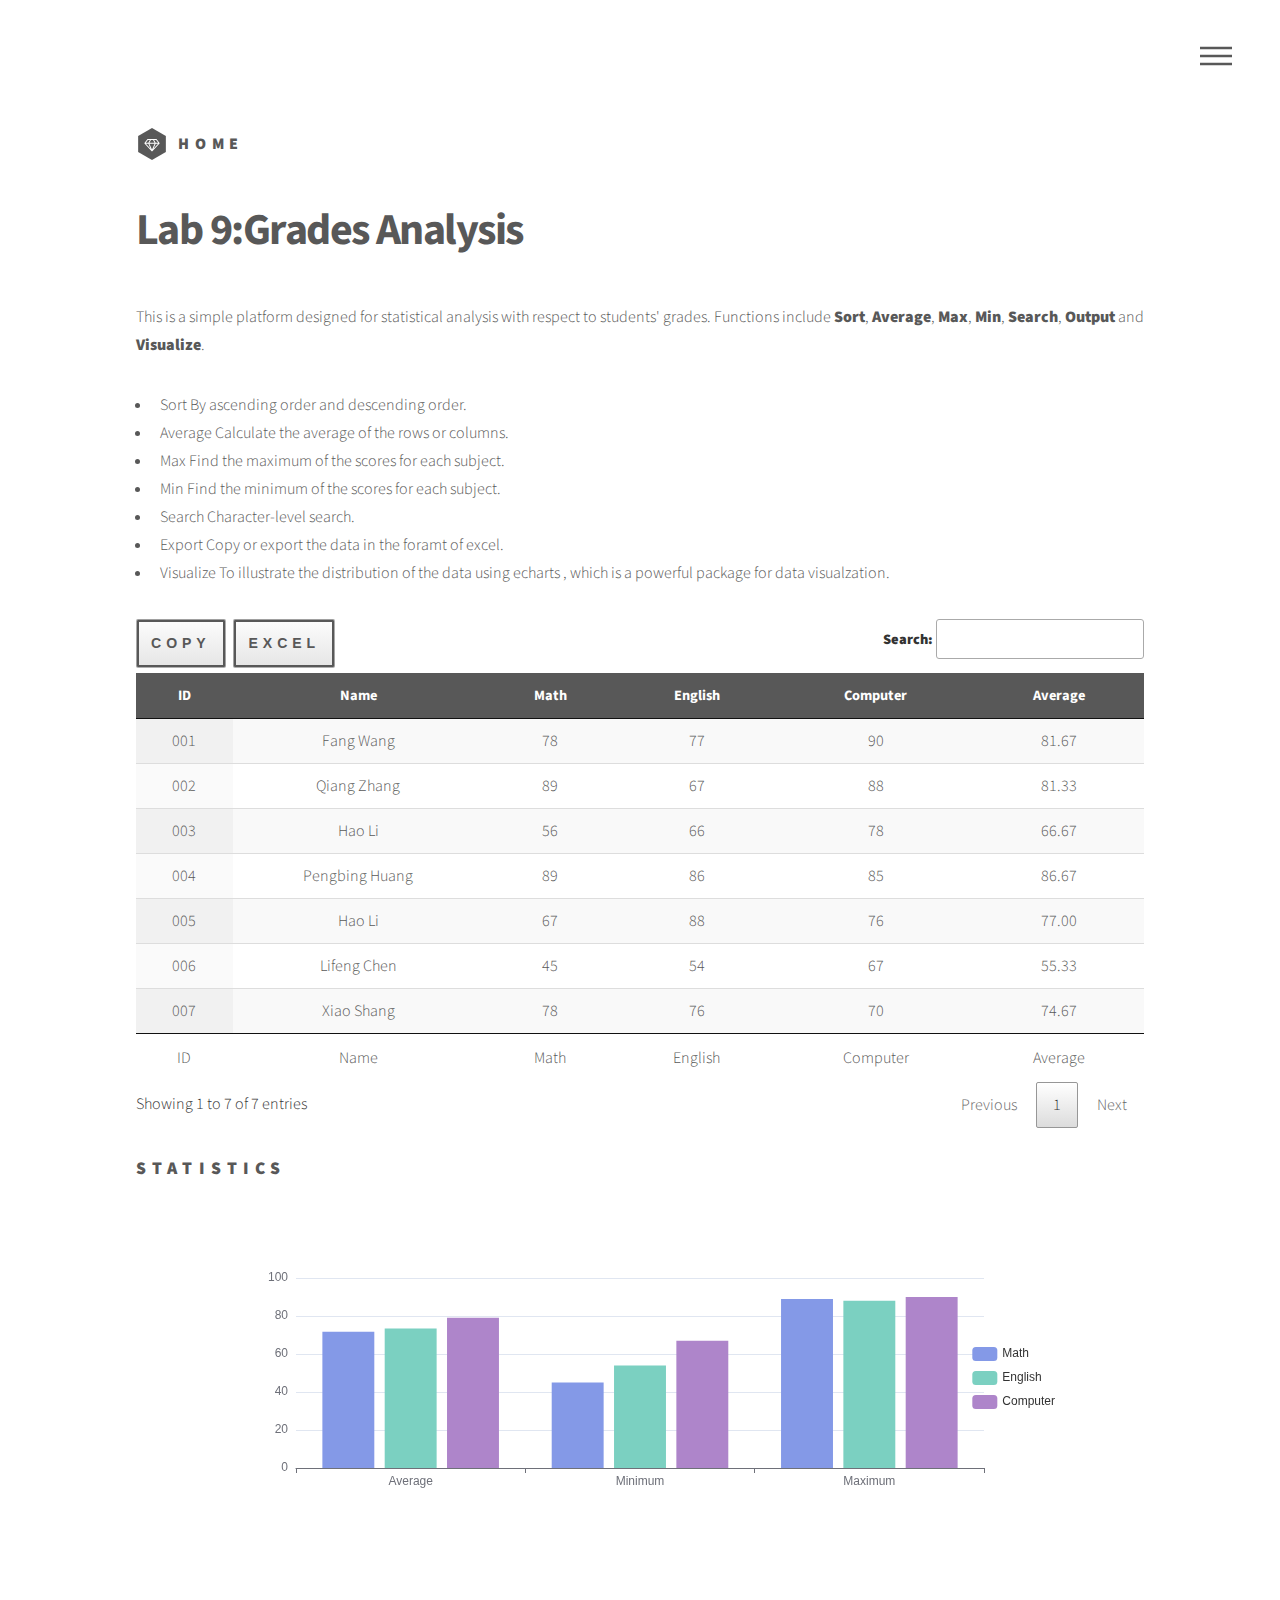
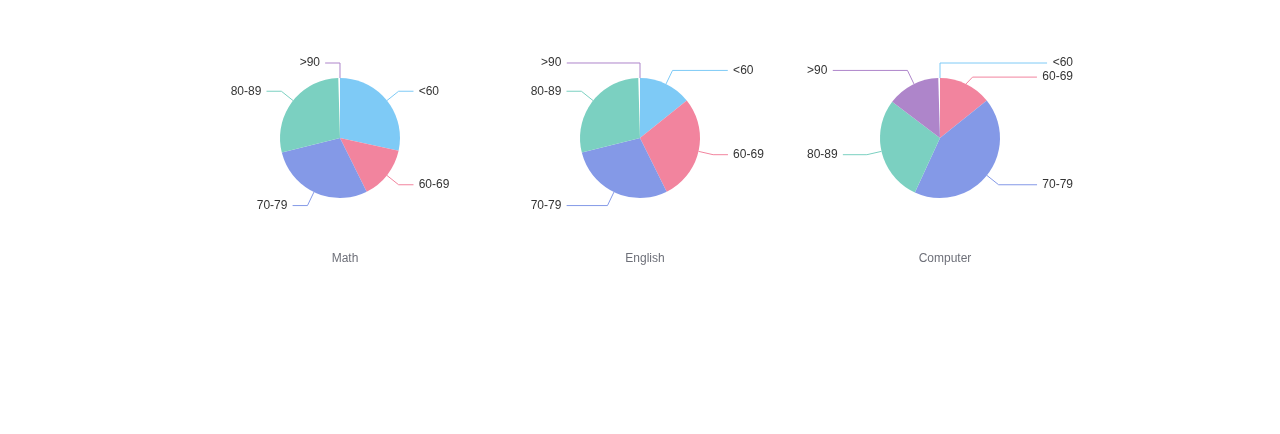
==== generic.html @ a2b7b554 "files" ====
<!DOCTYPE HTML>
<html>
	<head>
		<title>Grades Analysis</title>
		<meta charset="utf-8" />
		<script src="assets/js/jquery.min.js"></script>
		<script src="DATATABLE/Buttons-2.0.1/js/dataTables.buttons.js"></script>
		<script type="text/javascript" src="DATATABLE/datatables.js"></script>
		<script src="echarts.js"></script>
		<meta name="viewport" content="width=device-width, initial-scale=1, user-scalable=no" />
		<link rel="stylesheet" href="assets/css/main.css" />
		<link rel="stylesheet" type="text/css" href="DATATABLE/datatables.css">
		<noscript><link rel="stylesheet" href="assets/css/noscript.css" /></noscript>
	</head>
	<body class="is-preload">
		<!-- Wrapper -->
			<div id="wrapper">
				<!-- Header -->
					<header id="header">
						<div class="inner">
							<!-- Logo -->
								<a href="index.html" class="logo">
									<span class="symbol"><img src="images/logo.svg" alt="" /></span><span class="title">Home</span>
								</a>
							<!-- Nav -->
								<nav>
									<ul>
										<li><a href="#menu">Menu</a></li>
									</ul>
								</nav>
						</div>
					</header>

				<!-- Menu -->
					<nav id="menu">
						<h2>Menu</h2>
						<ul>
							<li><a href="index.html">Home</a></li>
							<li><a href="generic.html">Gradeds Analysis</a></li>
							<li><a href="tree.html">AVL Tree</a></li>
							<li><a href="maze.html">Maze Game</a></li>
							<li><a href="Joseph.html">Joseph Ring</a></li>
						</ul>
					</nav>

				<!-- Main -->
					<div id="main">
						<div class="inner">
							<h1>Lab 9:Grades Analysis</h1>
							<!--
							<span class="image main"><img src="images/pic13.jpg" alt="" /></span>-->
							<p>This is a simple platform designed for statistical analysis with respect to students' grades. Functions include 
								<b>Sort</b>, <b>Average</b>, <b>Max</b>, <b>Min</b>, <b>Search</b>, <b>Output</b> and <b>Visualize</b>.</p>	
								<ul>
									<li><code>Sort</code>	By ascending order and descending order.</li>
									<li><code>Average</code>	Calculate the average of the rows or columns.</li>
									<li> <code>Max</code>	Find the maximum of the scores for each subject.</li>
									<li> <code>Min</code>	Find the minimum of the scores for each subject.</li>
									<li><code>Search</code>	Character-level search.</li>
									<li>  <code>Export</code>	Copy or export the data in the foramt of excel.</li> 
									<li><code>Visualize</code>	To illustrate the distribution of the data using echarts ,
										 which is a powerful package for data visualzation.</li>	
								</ul>				
   							</table>
							<div class="table-wrapper">
								<table style="margin:0 auto;" id="table1" class="display">
									<thead>
										<tr class="input">
											<th>ID</th>
											<th>Name</th>
											<th>Math</th>
											<th>English</th>
											<th>Computer</th>
											<th>Average</th>
										</tr>
									</thead>
									<tbody id="tbody1">
										<tr>
										    <td>001</td>
											<td>Fang Wang</td>
											<td>78</td>
											<td>77</td>
											<td>90</td>
										</tr>
										<tr>
											<td>002</td>
											<td>Qiang Zhang</td>
											<td>89</td>
											<td>67</td>
											<td>88</td>
										</tr>
										<tr>
											<td>003</td>
											<td>Hao Li</td>
											<td>56</td>
											<td>66</td>
											<td>78</td>
											
										</tr>
										<tr>
											<td>004</td>
											<td>Pengbing Huang</td>
											<td>89</td>
											<td>86</td>
											<td>85</td>
											
										</tr>
										<tr>
											<td>005</td>
											<td>Hao Li</td>
											<td>67</td>
											<td>88</td>
											<td>76</td>
											
										</tr>
										<tr>
											<td>006</td>
											<td>Lifeng Chen</td>
											<td>45</td>
											<td>54</td>
											<td>67</td>
										</tr>
										<tr>
											<td>007</td>
											<td>Xiao Shang</td>
											<td>78</td>
											<td>76</td>
											<td>70</td>
										</tr>
									</tbody>
									
									<tfoot>
										<tr>
											<td>ID</td>
											<td>Name</td>
											<td>Math</td>
											<td>English</td>
											<td>Computer</td>
											<td>Average</td>
										</tr>
										
									</tfoot>
								</table>
								<br>
								<h2>Statistics</h2>
								<!-- Prepare a DOM with a defined width and height for ECharts -->
							    <div id="he" style="width:860px;height:320px;margin:0 auto;"></div>
							    <div id="ne" style="width:900px;height:400px;margin:0 auto;"></div>
								<script>$(document).ready( function () {
									$('#table1').DataTable({dom: 'Bfrtip',
										buttons: ['copy', 'excel']
									} );
								} );</script>
							</div>
						</div>
					</div>
			</div>
		<!-- Scripts -->
			<script src="assets/js/browser.min.js"></script>
			<script src="assets/js/breakpoints.min.js"></script>
			<script src="assets/js/util.js"></script>
			<script src="assets/js/main.js"></script>
			<script src="gradesanalysis.js"></script>
	</body>
</html>
---- assets/css/main.css ----
@import url(fontawesome-all.min.css);
@import url("https://fonts.googleapis.com/css?family=Source+Sans+Pro:300,700,900");

/*
	Phantom by HTML5 UP
	html5up.net | @ajlkn
	Free for personal and commercial use under the CCA 3.0 license (html5up.net/license)
*/

html, body, div, span, applet, object,
iframe, h1, h2, h3, h4, h5, h6, p, blockquote,
pre, a, abbr, acronym, address, big, cite,
code, del, dfn, em, img, ins, kbd, q, s, samp,
small, strike, strong, sub, sup, tt, var, b,
u, i, center, dl, dt, dd, ol, ul, li, fieldset,
form, label, legend, table, caption, tbody,
tfoot, thead, tr, th, td, article, aside,
canvas, details, embed, figure, figcaption,
footer, header, hgroup, menu, nav, output, ruby,
section, summary, time, mark, audio, video {
	margin: 0;
	padding: 0;
	border: 0;
	font-size: 100%;
	font: inherit;
	vertical-align: baseline;}

article, aside, details, figcaption, figure,
footer, header, hgroup, menu, nav, section {
	display: block;}

body {
	line-height: 1;
}

ol, ul {
	list-style: none;
}

blockquote, q {
	quotes: none;
}

	blockquote:before, blockquote:after, q:before, q:after {
		content: '';
		content: none;
	}

table {
	border-collapse: collapse;
	border-spacing: 0;
}

body {
	-webkit-text-size-adjust: none;
}

mark {
	background-color: transparent;
	color: inherit;
}

input::-moz-focus-inner {
	border: 0;
	padding: 0;
}

input, select, textarea {
	-moz-appearance: none;
	-webkit-appearance: none;
	-ms-appearance: none;
	appearance: none;
}

/* Basic */

	@-ms-viewport {
		width: device-width;
	}

	body {
		-ms-overflow-style: scrollbar;
	}

	@media screen and (max-width: 480px) {

		html, body {
			min-width: 320px;
		}

	}

	html {
		box-sizing: border-box;
	}

	*, *:before, *:after {
		box-sizing: inherit;
	}

	body {
		background: #ffffff;
	}

		body.is-preload *, body.is-preload *:before, body.is-preload *:after {
			-moz-animation: none !important;
			-webkit-animation: none !important;
			-ms-animation: none !important;
			animation: none !important;
			-moz-transition: none !important;
			-webkit-transition: none !important;
			-ms-transition: none !important;
			transition: none !important;
		}

/* Type */

	body, input, select, textarea {
		color: #585858;
		font-family: "Source Sans Pro", Helvetica, sans-serif;
		font-size: 16pt;
		font-weight: 300;
		line-height: 1.75;
	}

		@media screen and (max-width: 1680px) {

			body, input, select, textarea {
				font-size: 14pt;
			}

		}

		@media screen and (max-width: 1280px) {

			body, input, select, textarea {
				font-size: 12pt;
			}

		}

	a {
		-moz-transition: border-bottom-color 0.2s ease, color 0.2s ease;
		-webkit-transition: border-bottom-color 0.2s ease, color 0.2s ease;
		-ms-transition: border-bottom-color 0.2s ease, color 0.2s ease;
		transition: border-bottom-color 0.2s ease, color 0.2s ease;
		text-decoration: none;
		color: #585858;
		border-bottom: dotted 1px rgba(88, 88, 88, 0.5);
	}

		a:hover {
			border-bottom-color: transparent;
			color: #f2849e !important;
		}

	strong, b {
		font-weight: 900;
	}

	em, i {
		font-style: italic;
	}

	p {
		margin: 0 0 2em 0;
	}

	h1 {
		font-size: 2.75em;
		font-weight: 700;
		line-height: 1.3;
		margin: 0 0 1em 0;
		letter-spacing: -0.035em;
	}

		h1 a {
			color: inherit;
		}

		@media screen and (max-width: 736px) {

			h1 {
				font-size: 2em;
				margin: 0 0 1em 0;
			}

		}

		@media screen and (max-width: 360px) {

			h1 {
				font-size: 1.75em;
			}

		}

	h2, h3, h4, h5, h6 {
		font-weight: 900;
		line-height: 1.5;
		margin: 0 0 2em 0;
		text-transform: uppercase;
		letter-spacing: 0.35em;
	}

		h2 a, h3 a, h4 a, h5 a, h6 a {
			color: inherit;
		}

	h2 {
		font-size: 1.1em;
	}

	h3 {
		font-size: 1em;
	}

	h4 {
		font-size: 0.8em;
	}

	h5 {
		font-size: 0.8em;
	}

	h6 {
		font-size: 0.8em;
	}

	@media screen and (max-width: 980px) {

		h1 br, h2 br, h3 br, h4 br, h5 br, h6 br {
			display: none;
		}

	}

	@media screen and (max-width: 736px) {

		h2 {
			font-size: 1em;
		}

		h3 {
			font-size: 0.8em;
		}

	}

	sub {
		font-size: 0.8em;
		position: relative;
		top: 0.5em;
	}

	sup {
		font-size: 0.8em;
		position: relative;
		top: -0.5em;
	}

	blockquote {
		border-left: solid 4px #c9c9c9;
		font-style: italic;
		margin: 0 0 2em 0;
		padding: 0.5em 0 0.5em 2em;
	}

	/*code {
		background: rgba(144, 144, 144, 0.075);
		border-radius: 4px;
		border: solid 1px #c9c9c9;
		font-family: "Courier New", monospace;
		font-size: 0.9em;
		margin: 0 0.25em;
		padding: 0.25em 0.65em;
	}

	pre {
		-webkit-overflow-scrolling: touch;
		font-family: "Courier New", monospace;
		font-size: 0.9em;
		margin: 0 0 2em 0;
	}

		pre code {
			display: block;
			line-height: 1.75;
			padding: 1em 1.5em;
			overflow-x: auto;
		}
*/	pre > code {
    font-family: "Sans Mono", "Consolas", "Courier", monospace;
}
	hr {
		border: 0;
		border-bottom: solid 1px #c9c9c9;
		margin: 2em 0;
	}

		hr.major {
			margin: 3em 0;
		}

	.align-left {
		text-align: left;
	}

	.align-center {
		text-align: center;
	}

	.align-right {
		text-align: right;
	}

/* Row */

	.row {
		display: flex;
		flex-wrap: wrap;
		box-sizing: border-box;
		align-items: stretch;
	}

		.row > * {
			box-sizing: border-box;
		}

		.row.gtr-uniform > * > :last-child {
			margin-bottom: 0;
		}

		.row.aln-left {
			justify-content: flex-start;
		}

		.row.aln-center {
			justify-content: center;
		}

		.row.aln-right {
			justify-content: flex-end;
		}

		.row.aln-top {
			align-items: flex-start;
		}

		.row.aln-middle {
			align-items: center;
		}

		.row.aln-bottom {
			align-items: flex-end;
		}

		.row > .imp {
			order: -1;
		}

		.row > .col-1 {
			width: 8.33333%;
		}

		.row > .off-1 {
			margin-left: 8.33333%;
		}

		.row > .col-2 {
			width: 16.66667%;
		}

		.row > .off-2 {
			margin-left: 16.66667%;
		}

		.row > .col-3 {
			width: 25%;
		}

		.row > .off-3 {
			margin-left: 25%;
		}

		.row > .col-4 {
			width: 33.33333%;
		}

		.row > .off-4 {
			margin-left: 33.33333%;
		}

		.row > .col-5 {
			width: 41.66667%;
		}

		.row > .off-5 {
			margin-left: 41.66667%;
		}

		.row > .col-6 {
			width: 50%;
		}

		.row > .off-6 {
			margin-left: 50%;
		}

		.row > .col-7 {
			width: 58.33333%;
		}

		.row > .off-7 {
			margin-left: 58.33333%;
		}

		.row > .col-8 {
			width: 66.66667%;
		}

		.row > .off-8 {
			margin-left: 66.66667%;
		}

		.row > .col-9 {
			width: 75%;
		}

		.row > .off-9 {
			margin-left: 75%;
		}

		.row > .col-10 {
			width: 83.33333%;
		}

		.row > .off-10 {
			margin-left: 83.33333%;
		}

		.row > .col-11 {
			width: 91.66667%;
		}

		.row > .off-11 {
			margin-left: 91.66667%;
		}

		.row > .col-12 {
			width: 100%;
		}

		.row > .off-12 {
			margin-left: 100%;
		}

		.row.gtr-0 {
			margin-top: 0;
			margin-left: 0em;
		}

			.row.gtr-0 > * {
				padding: 0 0 0 0em;
			}

			.row.gtr-0.gtr-uniform {
				margin-top: 0em;
			}

				.row.gtr-0.gtr-uniform > * {
					padding-top: 0em;
				}

		.row.gtr-25 {
			margin-top: 0;
			margin-left: -0.5em;
		}

			.row.gtr-25 > * {
				padding: 0 0 0 0.5em;
			}

			.row.gtr-25.gtr-uniform {
				margin-top: -0.5em;
			}

				.row.gtr-25.gtr-uniform > * {
					padding-top: 0.5em;
				}

		.row.gtr-50 {
			margin-top: 0;
			margin-left: -1em;
		}

			.row.gtr-50 > * {
				padding: 0 0 0 1em;
			}

			.row.gtr-50.gtr-uniform {
				margin-top: -1em;
			}

				.row.gtr-50.gtr-uniform > * {
					padding-top: 1em;
				}

		.row {
			margin-top: 0;
			margin-left: -2em;
		}

			.row > * {
				padding: 0 0 0 2em;
			}

			.row.gtr-uniform {
				margin-top: -2em;
			}

				.row.gtr-uniform > * {
					padding-top: 2em;
				}

		.row.gtr-150 {
			margin-top: 0;
			margin-left: -3em;
		}

			.row.gtr-150 > * {
				padding: 0 0 0 3em;
			}

			.row.gtr-150.gtr-uniform {
				margin-top: -3em;
			}

				.row.gtr-150.gtr-uniform > * {
					padding-top: 3em;
				}

		.row.gtr-200 {
			margin-top: 0;
			margin-left: -4em;
		}

			.row.gtr-200 > * {
				padding: 0 0 0 4em;
			}

			.row.gtr-200.gtr-uniform {
				margin-top: -4em;
			}

				.row.gtr-200.gtr-uniform > * {
					padding-top: 4em;
				}

		@media screen and (max-width: 1680px) {

			.row {
				display: flex;
				flex-wrap: wrap;
				box-sizing: border-box;
				align-items: stretch;
			}

				.row > * {
					box-sizing: border-box;
				}

				.row.gtr-uniform > * > :last-child {
					margin-bottom: 0;
				}

				.row.aln-left {
					justify-content: flex-start;
				}

				.row.aln-center {
					justify-content: center;
				}

				.row.aln-right {
					justify-content: flex-end;
				}

				.row.aln-top {
					align-items: flex-start;
				}

				.row.aln-middle {
					align-items: center;
				}

				.row.aln-bottom {
					align-items: flex-end;
				}

				.row > .imp-xlarge {
					order: -1;
				}

				.row > .col-1-xlarge {
					width: 8.33333%;
				}

				.row > .off-1-xlarge {
					margin-left: 8.33333%;
				}

				.row > .col-2-xlarge {
					width: 16.66667%;
				}

				.row > .off-2-xlarge {
					margin-left: 16.66667%;
				}

				.row > .col-3-xlarge {
					width: 25%;
				}

				.row > .off-3-xlarge {
					margin-left: 25%;
				}

				.row > .col-4-xlarge {
					width: 33.33333%;
				}

				.row > .off-4-xlarge {
					margin-left: 33.33333%;
				}

				.row > .col-5-xlarge {
					width: 41.66667%;
				}

				.row > .off-5-xlarge {
					margin-left: 41.66667%;
				}

				.row > .col-6-xlarge {
					width: 50%;
				}

				.row > .off-6-xlarge {
					margin-left: 50%;
				}

				.row > .col-7-xlarge {
					width: 58.33333%;
				}

				.row > .off-7-xlarge {
					margin-left: 58.33333%;
				}

				.row > .col-8-xlarge {
					width: 66.66667%;
				}

				.row > .off-8-xlarge {
					margin-left: 66.66667%;
				}

				.row > .col-9-xlarge {
					width: 75%;
				}

				.row > .off-9-xlarge {
					margin-left: 75%;
				}

				.row > .col-10-xlarge {
					width: 83.33333%;
				}

				.row > .off-10-xlarge {
					margin-left: 83.33333%;
				}

				.row > .col-11-xlarge {
					width: 91.66667%;
				}

				.row > .off-11-xlarge {
					margin-left: 91.66667%;
				}

				.row > .col-12-xlarge {
					width: 100%;
				}

				.row > .off-12-xlarge {
					margin-left: 100%;
				}

				.row.gtr-0 {
					margin-top: 0;
					margin-left: 0em;
				}

					.row.gtr-0 > * {
						padding: 0 0 0 0em;
					}

					.row.gtr-0.gtr-uniform {
						margin-top: 0em;
					}

						.row.gtr-0.gtr-uniform > * {
							padding-top: 0em;
						}

				.row.gtr-25 {
					margin-top: 0;
					margin-left: -0.5em;
				}

					.row.gtr-25 > * {
						padding: 0 0 0 0.5em;
					}

					.row.gtr-25.gtr-uniform {
						margin-top: -0.5em;
					}

						.row.gtr-25.gtr-uniform > * {
							padding-top: 0.5em;
						}

				.row.gtr-50 {
					margin-top: 0;
					margin-left: -1em;
				}

					.row.gtr-50 > * {
						padding: 0 0 0 1em;
					}

					.row.gtr-50.gtr-uniform {
						margin-top: -1em;
					}

						.row.gtr-50.gtr-uniform > * {
							padding-top: 1em;
						}

				.row {
					margin-top: 0;
					margin-left: -2em;
				}

					.row > * {
						padding: 0 0 0 2em;
					}

					.row.gtr-uniform {
						margin-top: -2em;
					}

						.row.gtr-uniform > * {
							padding-top: 2em;
						}

				.row.gtr-150 {
					margin-top: 0;
					margin-left: -3em;
				}

					.row.gtr-150 > * {
						padding: 0 0 0 3em;
					}

					.row.gtr-150.gtr-uniform {
						margin-top: -3em;
					}

						.row.gtr-150.gtr-uniform > * {
							padding-top: 3em;
						}

				.row.gtr-200 {
					margin-top: 0;
					margin-left: -4em;
				}

					.row.gtr-200 > * {
						padding: 0 0 0 4em;
					}

					.row.gtr-200.gtr-uniform {
						margin-top: -4em;
					}

						.row.gtr-200.gtr-uniform > * {
							padding-top: 4em;
						}

		}

		@media screen and (max-width: 1280px) {

			.row {
				display: flex;
				flex-wrap: wrap;
				box-sizing: border-box;
				align-items: stretch;
			}

				.row > * {
					box-sizing: border-box;
				}

				.row.gtr-uniform > * > :last-child {
					margin-bottom: 0;
				}

				.row.aln-left {
					justify-content: flex-start;
				}

				.row.aln-center {
					justify-content: center;
				}

				.row.aln-right {
					justify-content: flex-end;
				}

				.row.aln-top {
					align-items: flex-start;
				}

				.row.aln-middle {
					align-items: center;
				}

				.row.aln-bottom {
					align-items: flex-end;
				}

				.row > .imp-large {
					order: -1;
				}

				.row > .col-1-large {
					width: 8.33333%;
				}

				.row > .off-1-large {
					margin-left: 8.33333%;
				}

				.row > .col-2-large {
					width: 16.66667%;
				}

				.row > .off-2-large {
					margin-left: 16.66667%;
				}

				.row > .col-3-large {
					width: 25%;
				}

				.row > .off-3-large {
					margin-left: 25%;
				}

				.row > .col-4-large {
					width: 33.33333%;
				}

				.row > .off-4-large {
					margin-left: 33.33333%;
				}

				.row > .col-5-large {
					width: 41.66667%;
				}

				.row > .off-5-large {
					margin-left: 41.66667%;
				}

				.row > .col-6-large {
					width: 50%;
				}

				.row > .off-6-large {
					margin-left: 50%;
				}

				.row > .col-7-large {
					width: 58.33333%;
				}

				.row > .off-7-large {
					margin-left: 58.33333%;
				}

				.row > .col-8-large {
					width: 66.66667%;
				}

				.row > .off-8-large {
					margin-left: 66.66667%;
				}

				.row > .col-9-large {
					width: 75%;
				}

				.row > .off-9-large {
					margin-left: 75%;
				}

				.row > .col-10-large {
					width: 83.33333%;
				}

				.row > .off-10-large {
					margin-left: 83.33333%;
				}

				.row > .col-11-large {
					width: 91.66667%;
				}

				.row > .off-11-large {
					margin-left: 91.66667%;
				}

				.row > .col-12-large {
					width: 100%;
				}

				.row > .off-12-large {
					margin-left: 100%;
				}

				.row.gtr-0 {
					margin-top: 0;
					margin-left: 0em;
				}

					.row.gtr-0 > * {
						padding: 0 0 0 0em;
					}

					.row.gtr-0.gtr-uniform {
						margin-top: 0em;
					}

						.row.gtr-0.gtr-uniform > * {
							padding-top: 0em;
						}

				.row.gtr-25 {
					margin-top: 0;
					margin-left: -0.5em;
				}

					.row.gtr-25 > * {
						padding: 0 0 0 0.5em;
					}

					.row.gtr-25.gtr-uniform {
						margin-top: -0.5em;
					}

						.row.gtr-25.gtr-uniform > * {
							padding-top: 0.5em;
						}

				.row.gtr-50 {
					margin-top: 0;
					margin-left: -1em;
				}

					.row.gtr-50 > * {
						padding: 0 0 0 1em;
					}

					.row.gtr-50.gtr-uniform {
						margin-top: -1em;
					}

						.row.gtr-50.gtr-uniform > * {
							padding-top: 1em;
						}

				.row {
					margin-top: 0;
					margin-left: -2em;
				}

					.row > * {
						padding: 0 0 0 2em;
					}

					.row.gtr-uniform {
						margin-top: -2em;
					}

						.row.gtr-uniform > * {
							padding-top: 2em;
						}

				.row.gtr-150 {
					margin-top: 0;
					margin-left: -3em;
				}

					.row.gtr-150 > * {
						padding: 0 0 0 3em;
					}

					.row.gtr-150.gtr-uniform {
						margin-top: -3em;
					}

						.row.gtr-150.gtr-uniform > * {
							padding-top: 3em;
						}

				.row.gtr-200 {
					margin-top: 0;
					margin-left: -4em;
				}

					.row.gtr-200 > * {
						padding: 0 0 0 4em;
					}

					.row.gtr-200.gtr-uniform {
						margin-top: -4em;
					}

						.row.gtr-200.gtr-uniform > * {
							padding-top: 4em;
						}

		}

		@media screen and (max-width: 980px) {

			.row {
				display: flex;
				flex-wrap: wrap;
				box-sizing: border-box;
				align-items: stretch;
			}

				.row > * {
					box-sizing: border-box;
				}

				.row.gtr-uniform > * > :last-child {
					margin-bottom: 0;
				}

				.row.aln-left {
					justify-content: flex-start;
				}

				.row.aln-center {
					justify-content: center;
				}

				.row.aln-right {
					justify-content: flex-end;
				}

				.row.aln-top {
					align-items: flex-start;
				}

				.row.aln-middle {
					align-items: center;
				}

				.row.aln-bottom {
					align-items: flex-end;
				}

				.row > .imp-medium {
					order: -1;
				}

				.row > .col-1-medium {
					width: 8.33333%;
				}

				.row > .off-1-medium {
					margin-left: 8.33333%;
				}

				.row > .col-2-medium {
					width: 16.66667%;
				}

				.row > .off-2-medium {
					margin-left: 16.66667%;
				}

				.row > .col-3-medium {
					width: 25%;
				}

				.row > .off-3-medium {
					margin-left: 25%;
				}

				.row > .col-4-medium {
					width: 33.33333%;
				}

				.row > .off-4-medium {
					margin-left: 33.33333%;
				}

				.row > .col-5-medium {
					width: 41.66667%;
				}

				.row > .off-5-medium {
					margin-left: 41.66667%;
				}

				.row > .col-6-medium {
					width: 50%;
				}

				.row > .off-6-medium {
					margin-left: 50%;
				}

				.row > .col-7-medium {
					width: 58.33333%;
				}

				.row > .off-7-medium {
					margin-left: 58.33333%;
				}

				.row > .col-8-medium {
					width: 66.66667%;
				}

				.row > .off-8-medium {
					margin-left: 66.66667%;
				}

				.row > .col-9-medium {
					width: 75%;
				}

				.row > .off-9-medium {
					margin-left: 75%;
				}

				.row > .col-10-medium {
					width: 83.33333%;
				}

				.row > .off-10-medium {
					margin-left: 83.33333%;
				}

				.row > .col-11-medium {
					width: 91.66667%;
				}

				.row > .off-11-medium {
					margin-left: 91.66667%;
				}

				.row > .col-12-medium {
					width: 100%;
				}

				.row > .off-12-medium {
					margin-left: 100%;
				}

				.row.gtr-0 {
					margin-top: 0;
					margin-left: 0em;
				}

					.row.gtr-0 > * {
						padding: 0 0 0 0em;
					}

					.row.gtr-0.gtr-uniform {
						margin-top: 0em;
					}

						.row.gtr-0.gtr-uniform > * {
							padding-top: 0em;
						}

				.row.gtr-25 {
					margin-top: 0;
					margin-left: -0.375em;
				}

					.row.gtr-25 > * {
						padding: 0 0 0 0.375em;
					}

					.row.gtr-25.gtr-uniform {
						margin-top: -0.375em;
					}

						.row.gtr-25.gtr-uniform > * {
							padding-top: 0.375em;
						}

				.row.gtr-50 {
					margin-top: 0;
					margin-left: -0.75em;
				}

					.row.gtr-50 > * {
						padding: 0 0 0 0.75em;
					}

					.row.gtr-50.gtr-uniform {
						margin-top: -0.75em;
					}

						.row.gtr-50.gtr-uniform > * {
							padding-top: 0.75em;
						}

				.row {
					margin-top: 0;
					margin-left: -1.5em;
				}

					.row > * {
						padding: 0 0 0 1.5em;
					}

					.row.gtr-uniform {
						margin-top: -1.5em;
					}

						.row.gtr-uniform > * {
							padding-top: 1.5em;
						}

				.row.gtr-150 {
					margin-top: 0;
					margin-left: -2.25em;
				}

					.row.gtr-150 > * {
						padding: 0 0 0 2.25em;
					}

					.row.gtr-150.gtr-uniform {
						margin-top: -2.25em;
					}

						.row.gtr-150.gtr-uniform > * {
							padding-top: 2.25em;
						}

				.row.gtr-200 {
					margin-top: 0;
					margin-left: -3em;
				}

					.row.gtr-200 > * {
						padding: 0 0 0 3em;
					}

					.row.gtr-200.gtr-uniform {
						margin-top: -3em;
					}

						.row.gtr-200.gtr-uniform > * {
							padding-top: 3em;
						}

		}

		@media screen and (max-width: 736px) {

			.row {
				display: flex;
				flex-wrap: wrap;
				box-sizing: border-box;
				align-items: stretch;
			}

				.row > * {
					box-sizing: border-box;
				}

				.row.gtr-uniform > * > :last-child {
					margin-bottom: 0;
				}

				.row.aln-left {
					justify-content: flex-start;
				}

				.row.aln-center {
					justify-content: center;
				}

				.row.aln-right {
					justify-content: flex-end;
				}

				.row.aln-top {
					align-items: flex-start;
				}

				.row.aln-middle {
					align-items: center;
				}

				.row.aln-bottom {
					align-items: flex-end;
				}

				.row > .imp-small {
					order: -1;
				}

				.row > .col-1-small {
					width: 8.33333%;
				}

				.row > .off-1-small {
					margin-left: 8.33333%;
				}

				.row > .col-2-small {
					width: 16.66667%;
				}

				.row > .off-2-small {
					margin-left: 16.66667%;
				}

				.row > .col-3-small {
					width: 25%;
				}

				.row > .off-3-small {
					margin-left: 25%;
				}

				.row > .col-4-small {
					width: 33.33333%;
				}

				.row > .off-4-small {
					margin-left: 33.33333%;
				}

				.row > .col-5-small {
					width: 41.66667%;
				}

				.row > .off-5-small {
					margin-left: 41.66667%;
				}

				.row > .col-6-small {
					width: 50%;
				}

				.row > .off-6-small {
					margin-left: 50%;
				}

				.row > .col-7-small {
					width: 58.33333%;
				}

				.row > .off-7-small {
					margin-left: 58.33333%;
				}

				.row > .col-8-small {
					width: 66.66667%;
				}

				.row > .off-8-small {
					margin-left: 66.66667%;
				}

				.row > .col-9-small {
					width: 75%;
				}

				.row > .off-9-small {
					margin-left: 75%;
				}

				.row > .col-10-small {
					width: 83.33333%;
				}

				.row > .off-10-small {
					margin-left: 83.33333%;
				}

				.row > .col-11-small {
					width: 91.66667%;
				}

				.row > .off-11-small {
					margin-left: 91.66667%;
				}

				.row > .col-12-small {
					width: 100%;
				}

				.row > .off-12-small {
					margin-left: 100%;
				}

				.row.gtr-0 {
					margin-top: 0;
					margin-left: 0em;
				}

					.row.gtr-0 > * {
						padding: 0 0 0 0em;
					}

					.row.gtr-0.gtr-uniform {
						margin-top: 0em;
					}

						.row.gtr-0.gtr-uniform > * {
							padding-top: 0em;
						}

				.row.gtr-25 {
					margin-top: 0;
					margin-left: -0.25em;
				}

					.row.gtr-25 > * {
						padding: 0 0 0 0.25em;
					}

					.row.gtr-25.gtr-uniform {
						margin-top: -0.25em;
					}

						.row.gtr-25.gtr-uniform > * {
							padding-top: 0.25em;
						}

				.row.gtr-50 {
					margin-top: 0;
					margin-left: -0.5em;
				}

					.row.gtr-50 > * {
						padding: 0 0 0 0.5em;
					}

					.row.gtr-50.gtr-uniform {
						margin-top: -0.5em;
					}

						.row.gtr-50.gtr-uniform > * {
							padding-top: 0.5em;
						}

				.row {
					margin-top: 0;
					margin-left: -1em;
				}

					.row > * {
						padding: 0 0 0 1em;
					}

					.row.gtr-uniform {
						margin-top: -1em;
					}

						.row.gtr-uniform > * {
							padding-top: 1em;
						}

				.row.gtr-150 {
					margin-top: 0;
					margin-left: -1.5em;
				}

					.row.gtr-150 > * {
						padding: 0 0 0 1.5em;
					}

					.row.gtr-150.gtr-uniform {
						margin-top: -1.5em;
					}

						.row.gtr-150.gtr-uniform > * {
							padding-top: 1.5em;
						}

				.row.gtr-200 {
					margin-top: 0;
					margin-left: -2em;
				}

					.row.gtr-200 > * {
						padding: 0 0 0 2em;
					}

					.row.gtr-200.gtr-uniform {
						margin-top: -2em;
					}

						.row.gtr-200.gtr-uniform > * {
							padding-top: 2em;
						}

		}

		@media screen and (max-width: 480px) {

			.row {
				display: flex;
				flex-wrap: wrap;
				box-sizing: border-box;
				align-items: stretch;
			}

				.row > * {
					box-sizing: border-box;
				}

				.row.gtr-uniform > * > :last-child {
					margin-bottom: 0;
				}

				.row.aln-left {
					justify-content: flex-start;
				}

				.row.aln-center {
					justify-content: center;
				}

				.row.aln-right {
					justify-content: flex-end;
				}

				.row.aln-top {
					align-items: flex-start;
				}

				.row.aln-middle {
					align-items: center;
				}

				.row.aln-bottom {
					align-items: flex-end;
				}

				.row > .imp-xsmall {
					order: -1;
				}

				.row > .col-1-xsmall {
					width: 8.33333%;
				}

				.row > .off-1-xsmall {
					margin-left: 8.33333%;
				}

				.row > .col-2-xsmall {
					width: 16.66667%;
				}

				.row > .off-2-xsmall {
					margin-left: 16.66667%;
				}

				.row > .col-3-xsmall {
					width: 25%;
				}

				.row > .off-3-xsmall {
					margin-left: 25%;
				}

				.row > .col-4-xsmall {
					width: 33.33333%;
				}

				.row > .off-4-xsmall {
					margin-left: 33.33333%;
				}

				.row > .col-5-xsmall {
					width: 41.66667%;
				}

				.row > .off-5-xsmall {
					margin-left: 41.66667%;
				}

				.row > .col-6-xsmall {
					width: 50%;
				}

				.row > .off-6-xsmall {
					margin-left: 50%;
				}

				.row > .col-7-xsmall {
					width: 58.33333%;
				}

				.row > .off-7-xsmall {
					margin-left: 58.33333%;
				}

				.row > .col-8-xsmall {
					width: 66.66667%;
				}

				.row > .off-8-xsmall {
					margin-left: 66.66667%;
				}

				.row > .col-9-xsmall {
					width: 75%;
				}

				.row > .off-9-xsmall {
					margin-left: 75%;
				}

				.row > .col-10-xsmall {
					width: 83.33333%;
				}

				.row > .off-10-xsmall {
					margin-left: 83.33333%;
				}

				.row > .col-11-xsmall {
					width: 91.66667%;
				}

				.row > .off-11-xsmall {
					margin-left: 91.66667%;
				}

				.row > .col-12-xsmall {
					width: 100%;
				}

				.row > .off-12-xsmall {
					margin-left: 100%;
				}

				.row.gtr-0 {
					margin-top: 0;
					margin-left: 0em;
				}

					.row.gtr-0 > * {
						padding: 0 0 0 0em;
					}

					.row.gtr-0.gtr-uniform {
						margin-top: 0em;
					}

						.row.gtr-0.gtr-uniform > * {
							padding-top: 0em;
						}

				.row.gtr-25 {
					margin-top: 0;
					margin-left: -0.25em;
				}

					.row.gtr-25 > * {
						padding: 0 0 0 0.25em;
					}

					.row.gtr-25.gtr-uniform {
						margin-top: -0.25em;
					}

						.row.gtr-25.gtr-uniform > * {
							padding-top: 0.25em;
						}

				.row.gtr-50 {
					margin-top: 0;
					margin-left: -0.5em;
				}

					.row.gtr-50 > * {
						padding: 0 0 0 0.5em;
					}

					.row.gtr-50.gtr-uniform {
						margin-top: -0.5em;
					}

						.row.gtr-50.gtr-uniform > * {
							padding-top: 0.5em;
						}

				.row {
					margin-top: 0;
					margin-left: -1em;
				}

					.row > * {
						padding: 0 0 0 1em;
					}

					.row.gtr-uniform {
						margin-top: -1em;
					}

						.row.gtr-uniform > * {
							padding-top: 1em;
						}

				.row.gtr-150 {
					margin-top: 0;
					margin-left: -1.5em;
				}

					.row.gtr-150 > * {
						padding: 0 0 0 1.5em;
					}

					.row.gtr-150.gtr-uniform {
						margin-top: -1.5em;
					}

						.row.gtr-150.gtr-uniform > * {
							padding-top: 1.5em;
						}

				.row.gtr-200 {
					margin-top: 0;
					margin-left: -2em;
				}

					.row.gtr-200 > * {
						padding: 0 0 0 2em;
					}

					.row.gtr-200.gtr-uniform {
						margin-top: -2em;
					}

						.row.gtr-200.gtr-uniform > * {
							padding-top: 2em;
						}

		}

/* Section/Article */

	section.special, article.special {
		text-align: center;
	}

	header p {
		margin-top: -1em;
	}

	@media screen and (max-width: 736px) {

		header p {
			margin-top: 0;
		}

	}

/* Icon */

	.icon {
		text-decoration: none;
		border-bottom: none;
		position: relative;
	}

		.icon:before {
			-moz-osx-font-smoothing: grayscale;
			-webkit-font-smoothing: antialiased;
			display: inline-block;
			font-style: normal;
			font-variant: normal;
			text-rendering: auto;
			line-height: 1;
			text-transform: none !important;
			font-family: 'Font Awesome 5 Free';
			font-weight: 400;
		}

		.icon > .label {
			display: none;
		}

		.icon:before {
			line-height: inherit;
		}

		.icon.solid:before {
			font-weight: 900;
		}

		.icon.brands:before {
			font-family: 'Font Awesome 5 Brands';
		}

		.icon.style2 {
			-moz-transition: background-color 0.2s ease-in-out, color 0.2s ease-in-out, border-color 0.2s ease-in-out;
			-webkit-transition: background-color 0.2s ease-in-out, color 0.2s ease-in-out, border-color 0.2s ease-in-out;
			-ms-transition: background-color 0.2s ease-in-out, color 0.2s ease-in-out, border-color 0.2s ease-in-out;
			transition: background-color 0.2s ease-in-out, color 0.2s ease-in-out, border-color 0.2s ease-in-out;
			background-color: transparent;
			border: solid 1px #c9c9c9;
			border-radius: 4px;
			width: 2.65em;
			height: 2.65em;
			display: inline-block;
			text-align: center;
			line-height: 2.65em;
			color: inherit;
		}

			.icon.style2:before {
				font-size: 1.1em;
			}

			.icon.style2:hover {
				color: #f2849e;
				border-color: #f2849e;
			}

			.icon.style2:active {
				background-color: rgba(242, 132, 158, 0.1);
			}

/* List */

	ol {
		list-style: decimal;
		margin: 0 0 2em 0;
		padding-left: 1.25em;
	}

		ol li {
			padding-left: 0.25em;
		}

	ul {
		list-style: disc;
		margin: 0 0 2em 0;
		padding-left: 1em;
	}

		ul li {
			padding-left: 0.5em;
		}

		ul.alt {
			list-style: none;
			padding-left: 0;
		}

			ul.alt li {
				border-top: solid 1px #c9c9c9;
				padding: 0.5em 0;
			}

				ul.alt li:first-child {
					border-top: 0;
					padding-top: 0;
				}

	dl {
		margin: 0 0 2em 0;
	}

		dl dt {
			display: block;
			font-weight: 900;
			margin: 0 0 1em 0;
		}

		dl dd {
			margin-left: 2em;
		}

/* Actions */

	ul.actions {
		display: -moz-flex;
		display: -webkit-flex;
		display: -ms-flex;
		display: flex;
		cursor: default;
		list-style: none;
		margin-left: -1em;
		padding-left: 0;
	}

		ul.actions li {
			padding: 0 0 0 1em;
			vertical-align: middle;
		}

		ul.actions.special {
			-moz-justify-content: center;
			-webkit-justify-content: center;
			-ms-justify-content: center;
			justify-content: center;
			width: 100%;
			margin-left: 0;
		}

			ul.actions.special li:first-child {
				padding-left: 0;
			}

		ul.actions.stacked {
			-moz-flex-direction: column;
			-webkit-flex-direction: column;
			-ms-flex-direction: column;
			flex-direction: column;
			margin-left: 0;
		}

			ul.actions.stacked li {
				padding: 1.3em 0 0 0;
			}

				ul.actions.stacked li:first-child {
					padding-top: 0;
				}

		ul.actions.fit {
			width: calc(100% + 1em);
		}

			ul.actions.fit li {
				-moz-flex-grow: 1;
				-webkit-flex-grow: 1;
				-ms-flex-grow: 1;
				flex-grow: 1;
				-moz-flex-shrink: 1;
				-webkit-flex-shrink: 1;
				-ms-flex-shrink: 1;
				flex-shrink: 1;
				width: 100%;
			}

				ul.actions.fit li > * {
					width: 100%;
				}

			ul.actions.fit.stacked {
				width: 100%;
			}

		@media screen and (max-width: 480px) {

			ul.actions:not(.fixed) {
				-moz-flex-direction: column;
				-webkit-flex-direction: column;
				-ms-flex-direction: column;
				flex-direction: column;
				margin-left: 0;
				width: 100% !important;
			}

				ul.actions:not(.fixed) li {
					-moz-flex-grow: 1;
					-webkit-flex-grow: 1;
					-ms-flex-grow: 1;
					flex-grow: 1;
					-moz-flex-shrink: 1;
					-webkit-flex-shrink: 1;
					-ms-flex-shrink: 1;
					flex-shrink: 1;
					padding: 1em 0 0 0;
					text-align: center;
					width: 100%;
				}

					ul.actions:not(.fixed) li > * {
						width: 100%;
					}

					ul.actions:not(.fixed) li:first-child {
						padding-top: 0;
					}

					ul.actions:not(.fixed) li input[type="submit"],
					ul.actions:not(.fixed) li input[type="reset"],
					ul.actions:not(.fixed) li input[type="button"],
					ul.actions:not(.fixed) li button,
					ul.actions:not(.fixed) li .button {
						width: 100%;
					}

						ul.actions:not(.fixed) li input[type="submit"].icon:before,
						ul.actions:not(.fixed) li input[type="reset"].icon:before,
						ul.actions:not(.fixed) li input[type="button"].icon:before,
						ul.actions:not(.fixed) li button.icon:before,
						ul.actions:not(.fixed) li .button.icon:before {
							margin-left: -0.5rem;
						}

		}

/* Icons */

	ul.icons {
		cursor: default;
		list-style: none;
		padding-left: 0;
		margin: -1em 0 2em -1em;
	}

		ul.icons li {
			display: inline-block;
			padding: 1em 0 0 1em;
		}

/* Form */

	form {
		margin: 0 0 2em 0;
		overflow-x: hidden;
	}

		form > :last-child {
			margin-bottom: 0;
		}

		form > .fields {
			display: -moz-flex;
			display: -webkit-flex;
			display: -ms-flex;
			display: flex;
			-moz-flex-wrap: wrap;
			-webkit-flex-wrap: wrap;
			-ms-flex-wrap: wrap;
			flex-wrap: wrap;
			width: calc(100% + 3em);
			margin: -1.5em 0 2em -1.5em;
		}

			form > .fields > .field {
				-moz-flex-grow: 0;
				-webkit-flex-grow: 0;
				-ms-flex-grow: 0;
				flex-grow: 0;
				-moz-flex-shrink: 0;
				-webkit-flex-shrink: 0;
				-ms-flex-shrink: 0;
				flex-shrink: 0;
				padding: 1.5em 0 0 1.5em;
				width: calc(100% - 1.5em);
			}

				form > .fields > .field.half {
					width: calc(50% - 0.75em);
				}

				form > .fields > .field.third {
					width: calc(100%/3 - 0.5em);
				}

				form > .fields > .field.quarter {
					width: calc(25% - 0.375em);
				}

		@media screen and (max-width: 480px) {

			form > .fields {
				width: calc(100% + 3em);
				margin: -1.5em 0 2em -1.5em;
			}

				form > .fields > .field {
					padding: 1.5em 0 0 1.5em;
					width: calc(100% - 1.5em);
				}

					form > .fields > .field.half {
						width: calc(100% - 1.5em);
					}

					form > .fields > .field.third {
						width: calc(100% - 1.5em);
					}

					form > .fields > .field.quarter {
						width: calc(100% - 1.5em);
					}

		}

	label {
		display: block;
		font-size: 0.9em;
		font-weight: 900;
		margin: 0 0 1em 0;
	}

	input[type="text"],
	input[type="password"],
	input[type="email"],
	input[type="tel"],
	select,
	textarea {
		-moz-appearance: none;
		-webkit-appearance: none;
		-ms-appearance: none;
		appearance: none;
		background-color: transparent;
		border: none;
		border-radius: 0;
		border-bottom: solid 1px #c9c9c9;
		color: inherit;
		display: block;
		outline: 0;
		padding: 0;
		text-decoration: none;
		width: 100%;
	}

		input[type="text"]:invalid,
		input[type="password"]:invalid,
		input[type="email"]:invalid,
		input[type="tel"]:invalid,
		select:invalid,
		textarea:invalid {
			box-shadow: none;
		}

		input[type="text"]:focus,
		input[type="password"]:focus,
		input[type="email"]:focus,
		input[type="tel"]:focus,
		select:focus,
		textarea:focus {
			border-bottom-color: #f2849e;
			box-shadow: inset 0 -1px 0 0 #f2849e;
		}

	select {
		background-image: url("data:image/svg+xml;charset=utf8,%3Csvg xmlns='http://www.w3.org/2000/svg' width='40' height='40' preserveAspectRatio='none' viewBox='0 0 40 40'%3E%3Cpath d='M9.4,12.3l10.4,10.4l10.4-10.4c0.2-0.2,0.5-0.4,0.9-0.4c0.3,0,0.6,0.1,0.9,0.4l3.3,3.3c0.2,0.2,0.4,0.5,0.4,0.9 c0,0.4-0.1,0.6-0.4,0.9L20.7,31.9c-0.2,0.2-0.5,0.4-0.9,0.4c-0.3,0-0.6-0.1-0.9-0.4L4.3,17.3c-0.2-0.2-0.4-0.5-0.4-0.9 c0-0.4,0.1-0.6,0.4-0.9l3.3-3.3c0.2-0.2,0.5-0.4,0.9-0.4S9.1,12.1,9.4,12.3z' fill='%23c9c9c9' /%3E%3C/svg%3E");
		background-size: 1.25rem;
		background-repeat: no-repeat;
		background-position: calc(100% - 1rem) center;
		height: 3em;
		padding-right: 3em;
		text-overflow: ellipsis;
	}

		select option {
			background: #ffffff;
		}

		select:focus::-ms-value {
			background-color: transparent;
		}

		select::-ms-expand {
			display: none;
		}

	input[type="text"],
	input[type="password"],
	input[type="email"],
	select {
		height: 3em;
	}

	textarea {
		padding: 0;
		min-height: 3.75em;
	}

	input[type="checkbox"],
	input[type="radio"] {
		-moz-appearance: none;
		-webkit-appearance: none;
		-ms-appearance: none;
		appearance: none;
		display: block;
		float: left;
		margin-right: -2em;
		opacity: 0;
		width: 1em;
		z-index: -1;
	}

		input[type="checkbox"] + label,
		input[type="radio"] + label {
			text-decoration: none;
			color: #585858;
			cursor: pointer;
			display: inline-block;
			font-size: 1em;
			font-weight: 300;
			padding-left: 2.55em;
			padding-right: 0.75em;
			position: relative;
		}

			input[type="checkbox"] + label:before,
			input[type="radio"] + label:before {
				-moz-osx-font-smoothing: grayscale;
				-webkit-font-smoothing: antialiased;
				display: inline-block;
				font-style: normal;
				font-variant: normal;
				text-rendering: auto;
				line-height: 1;
				text-transform: none !important;
				font-family: 'Font Awesome 5 Free';
				font-weight: 900;
			}

			input[type="checkbox"] + label:before,
			input[type="radio"] + label:before {
				border-radius: 4px;
				border: solid 1px #c9c9c9;
				content: '';
				display: inline-block;
				font-size: 0.8em;
				height: 2.25em;
				left: 0;
				line-height: 2.25em;
				position: absolute;
				text-align: center;
				top: 0;
				width: 2.25em;
			}

		input[type="checkbox"]:checked + label:before,
		input[type="radio"]:checked + label:before {
			background: #585858;
			border-color: #585858;
			color: #ffffff;
			content: '\f00c';
		}

		input[type="checkbox"]:focus + label:before,
		input[type="radio"]:focus + label:before {
			border-color: #f2849e;
			box-shadow: 0 0 0 1px #f2849e;
		}

	input[type="checkbox"] + label:before {
		border-radius: 4px;
	}

	input[type="radio"] + label:before {
		border-radius: 100%;
	}

/* Box */

	.box {
		border-radius: 4px;
		border: solid 1px #c9c9c9;
		margin-bottom: 2em;
		padding: 1.5em;
	}

		.box > :last-child,
		.box > :last-child > :last-child,
		.box > :last-child > :last-child > :last-child {
			margin-bottom: 0;
		}

		.box.alt {
			border: 0;
			border-radius: 0;
			padding: 0;
		}

/* Image */

	.image {
		border-radius: 4px;
		border: 0;
		display: inline-block;
		position: relative;
	}

		.image img {
			border-radius: 4px;
			display: block;
		}

		.image.left, .image.right {
			max-width: 40%;
		}

			.image.left img, .image.right img {
				width: 100%;
			}

		.image.left {
			float: left;
			padding: 0 1.5em 1em 0;
			top: 0.25em;
		}

		.image.right {
			float: right;
			padding: 0 0 1em 1.5em;
			top: 0.25em;
		}

		.image.fit {
			display: block;
			margin: 0 0 2em 0;
			width: 100%;
		}

			.image.fit img {
				width: 100%;
			}

		.image.main {
			display: block;
			margin: 0 0 3em 0;
			width: 100%;
		}

			.image.main img {
				width: 100%;
			}

			@media screen and (max-width: 736px) {

				.image.main {
					margin: 0 0 2em 0;
				}

			}

/* Table */

	.table-wrapper {
		-webkit-overflow-scrolling: touch;
		overflow-x: auto;
	}

	table {
		margin: 0 0 2em 0;
		width: 70%;
	}

		table tbody tr {
			border: solid 1px #c9c9c9;
			border-left: 0;
			border-right: 0;
		}

			/*table tbody tr:nth-child(2n + 1) {
				background-color: rgba(144, 144, 144, 0.075);
			}*/
		table tr:hover {background-color: #f5f5f5;}
		table th:hover {background-color: #f2849e;}
		table td {
			padding: 0.75em 0.75em;
			text-align: center;
		}

		table th {
			font-size: 0.9em;
			font-weight: 900;
			padding: 0 0.75em 0.75em 0.75em;
			text-align: center;
			background-color: #585858;
			color: white;
			-moz-transition: background-color 0.2s ease-in-out, color 0.2s ease-in-out, box-shadow 0.2s ease-in-out;
			-webkit-transition: background-color 0.2s ease-in-out, color 0.2s ease-in-out, box-shadow 0.2s ease-in-out;
			-ms-transition: background-color 0.2s ease-in-out, color 0.2s ease-in-out, box-shadow 0.2s ease-in-out;
			transition: background-color 0.2s ease-in-out, color 0.2s ease-in-out, box-shadow 0.2s ease-in-out;
		}

		table thead {
			border-bottom: solid 2px #c9c9c9;
		}

		table tfoot {
			border-top: solid 2px #c9c9c9;
		}

		table.alt {
			border-collapse: separate;
		}

			table.alt tbody tr td {
				border: solid 1px #c9c9c9;
				border-left-width: 0;
				border-top-width: 0;
			}

				table.alt tbody tr td:first-child {
					border-left-width: 1px;
				}

			table.alt tbody tr:first-child td {
				border-top-width: 1px;
			}

			table.alt thead {
				border-bottom: 0;
			}

			table.alt tfoot {
				border-top: 0;
			}

/* Button */

	input[type="submit"],
	input[type="reset"],
	input[type="button"],
	button,
	.button {
		-moz-appearance: none;
		-webkit-appearance: none;
		-ms-appearance: none;
		appearance: none;
		-moz-transition: background-color 0.2s ease-in-out, color 0.2s ease-in-out, box-shadow 0.2s ease-in-out;
		-webkit-transition: background-color 0.2s ease-in-out, color 0.2s ease-in-out, box-shadow 0.2s ease-in-out;
		-ms-transition: background-color 0.2s ease-in-out, color 0.2s ease-in-out, box-shadow 0.2s ease-in-out;
		transition: background-color 0.2s ease-in-out, color 0.2s ease-in-out, box-shadow 0.2s ease-in-out;
		background-color: transparent;
		border-radius: 4px;
		border: 0;
		box-shadow: inset 0 0 0 2px #585858;
		color: #585858 !important;
		cursor: pointer;
		display: inline-block;
		font-size: 0.8em;
		font-weight: 900;
		height: 3.5em;
		letter-spacing: 0.35em;
		line-height: 3.45em;
		overflow: hidden;
		padding: 0 1.25em 0 1.6em;
		text-align: center;
		text-decoration: none;
		text-overflow: ellipsis;
		text-transform: uppercase;
		white-space: nowrap;
	}

		input[type="submit"].icon:before,
		input[type="reset"].icon:before,
		input[type="button"].icon:before,
		button.icon:before,
		.button.icon:before {
			margin-right: 0.5em;
		}

		input[type="submit"].fit,
		input[type="reset"].fit,
		input[type="button"].fit,
		button.fit,
		.button.fit {
			width: 100%;
		}

		input[type="submit"]:hover,
		input[type="reset"]:hover,
		input[type="button"]:hover,
		button:hover,
		.button:hover {
			color: #f2849e !important;
			box-shadow: inset 0 0 0 2px #f2849e;
		}

		input[type="submit"]:active,
		input[type="reset"]:active,
		input[type="button"]:active,
		button:active,
		.button:active {
			background-color: rgba(242, 132, 158, 0.1);
		}

		input[type="submit"].small,
		input[type="reset"].small,
		input[type="button"].small,
		button.small,
		.button.small {
			font-size: 0.6em;
		}

		input[type="submit"].large,
		input[type="reset"].large,
		input[type="button"].large,
		button.large,
		.button.large {
			font-size: 1em;
		}

		input[type="submit"].primary,
		input[type="reset"].primary,
		input[type="button"].primary,
		button.primary,
		.button.primary {
			box-shadow: none;
			background-color: #585858;
			color: #ffffff !important;
		}

			input[type="submit"].primary:hover,
			input[type="reset"].primary:hover,
			input[type="button"].primary:hover,
			button.primary:hover,
			.button.primary:hover {
				background-color: #f2849e;
			}

			input[type="submit"].primary:active,
			input[type="reset"].primary:active,
			input[type="button"].primary:active,
			button.primary:active,
			.button.primary:active {
				background-color: #ee5f81;
			}

		input[type="submit"].disabled, input[type="submit"]:disabled,
		input[type="reset"].disabled,
		input[type="reset"]:disabled,
		input[type="button"].disabled,
		input[type="button"]:disabled,
		button.disabled,
		button:disabled,
		.button.disabled,
		.button:disabled {
			pointer-events: none;
			opacity: 0.25;
		}

/* Tiles */

	.tiles {
		display: -moz-flex;
		display: -webkit-flex;
		display: -ms-flex;
		display: flex;
		-moz-flex-wrap: wrap;
		-webkit-flex-wrap: wrap;
		-ms-flex-wrap: wrap;
		flex-wrap: wrap;
		postiion: relative;
		margin: -2.5em 0 0 -2.5em;
	}

		.tiles article {
			-moz-transition: -moz-transform 0.5s ease, opacity 0.5s ease;
			-webkit-transition: -webkit-transform 0.5s ease, opacity 0.5s ease;
			-ms-transition: -ms-transform 0.5s ease, opacity 0.5s ease;
			transition: transform 0.5s ease, opacity 0.5s ease;
			position: relative;
			width: calc(33.33333% - 2.5em);
			margin: 2.5em 0 0 2.5em;
		}

			.tiles article > .image {
				-moz-transition: -moz-transform 0.5s ease;
				-webkit-transition: -webkit-transform 0.5s ease;
				-ms-transition: -ms-transform 0.5s ease;
				transition: transform 0.5s ease;
				position: relative;
				display: block;
				width: 100%;
				border-radius: 4px;
				overflow: hidden;
			}

				.tiles article > .image img {
					display: block;
					width: 100%;
				}

				.tiles article > .image:before {
					pointer-events: none;
					-moz-transition: background-color 0.5s ease, opacity 0.5s ease;
					-webkit-transition: background-color 0.5s ease, opacity 0.5s ease;
					-ms-transition: background-color 0.5s ease, opacity 0.5s ease;
					transition: background-color 0.5s ease, opacity 0.5s ease;
					content: '';
					display: block;
					position: absolute;
					top: 0;
					left: 0;
					width: 100%;
					height: 100%;
					opacity: 1.0;
					z-index: 1;
					opacity: 0.8;
				}

				.tiles article > .image:after {
					pointer-events: none;
					-moz-transition: opacity 0.5s ease;
					-webkit-transition: opacity 0.5s ease;
					-ms-transition: opacity 0.5s ease;
					transition: opacity 0.5s ease;
					content: '';
					display: block;
					position: absolute;
					top: 0;
					left: 0;
					width: 100%;
					height: 100%;
					background-image: url("data:image/svg+xml;charset=utf8,%3Csvg xmlns='http://www.w3.org/2000/svg' width='100' height='100' viewBox='0 0 100 100' preserveAspectRatio='none'%3E%3Cstyle%3Eline %7B stroke-width: 0.25px%3B stroke: %23ffffff%3B %7D%3C/style%3E%3Cline x1='0' y1='0' x2='100' y2='100' /%3E%3Cline x1='100' y1='0' x2='0' y2='100' /%3E%3C/svg%3E");
					background-position: center;
					background-repeat: no-repeat;
					background-size: 100% 100%;
					opacity: 0.25;
					z-index: 2;
				}

			.tiles article > a {
				display: -moz-flex;
				display: -webkit-flex;
				display: -ms-flex;
				display: flex;
				-moz-flex-direction: column;
				-webkit-flex-direction: column;
				-ms-flex-direction: column;
				flex-direction: column;
				-moz-align-items: center;
				-webkit-align-items: center;
				-ms-align-items: center;
				align-items: center;
				-moz-justify-content: center;
				-webkit-justify-content: center;
				-ms-justify-content: center;
				justify-content: center;
				-moz-transition: background-color 0.5s ease, -moz-transform 0.5s ease;
				-webkit-transition: background-color 0.5s ease, -webkit-transform 0.5s ease;
				-ms-transition: background-color 0.5s ease, -ms-transform 0.5s ease;
				transition: background-color 0.5s ease, transform 0.5s ease;
				position: absolute;
				top: 0;
				left: 0;
				width: 100%;
				height: 100%;
				padding: 1em;
				border-radius: 4px;
				border-bottom: 0;
				color: #ffffff;
				text-align: center;
				text-decoration: none;
				z-index: 3;
			}

				.tiles article > a > :last-child {
					margin: 0;
				}

				.tiles article > a:hover {
					color: #ffffff !important;
				}

				.tiles article > a h2 {
					margin: 0;
				}

				.tiles article > a .content {
					-moz-transition: max-height 0.5s ease, opacity 0.5s ease;
					-webkit-transition: max-height 0.5s ease, opacity 0.5s ease;
					-ms-transition: max-height 0.5s ease, opacity 0.5s ease;
					transition: max-height 0.5s ease, opacity 0.5s ease;
					width: 100%;
					max-height: 0;
					line-height: 1.5;
					margin-top: 0.35em;
					opacity: 0;
				}

					.tiles article > a .content > :last-child {
						margin-bottom: 0;
					}

			.tiles article.style1 > .image:before {
				background-color: #f2849e;
			}

			.tiles article.style2 > .image:before {
				background-color: #7ecaf6;
			}

			.tiles article.style3 > .image:before {
				background-color: #7bd0c1;
			}

			.tiles article.style4 > .image:before {
				background-color: #c75b9b;
			}

			.tiles article.style5 > .image:before {
				background-color: #ae85ca;
			}

			.tiles article.style6 > .image:before {
				background-color: #8499e7;
			}

			body:not(.is-touch) .tiles article:hover > .image {
				-moz-transform: scale(1.1);
				-webkit-transform: scale(1.1);
				-ms-transform: scale(1.1);
				transform: scale(1.1);
			}

				body:not(.is-touch) .tiles article:hover > .image:before {
					background-color: #333333;
					opacity: 0.35;
				}

				body:not(.is-touch) .tiles article:hover > .image:after {
					opacity: 0;
				}

			body:not(.is-touch) .tiles article:hover .content {
				max-height: 15em;
				opacity: 1;
			}

		* + .tiles {
			margin-top: 2em;
		}

		body.is-preload .tiles article {
			-moz-transform: scale(0.9);
			-webkit-transform: scale(0.9);
			-ms-transform: scale(0.9);
			transform: scale(0.9);
			opacity: 0;
		}

		body.is-touch .tiles article .content {
			max-height: 15em;
			opacity: 1;
		}

		@media screen and (max-width: 1280px) {

			.tiles {
				margin: -1.25em 0 0 -1.25em;
			}

				.tiles article {
					width: calc(33.33333% - 1.25em);
					margin: 1.25em 0 0 1.25em;
				}

		}

		@media screen and (max-width: 980px) {

			.tiles {
				margin: -2.5em 0 0 -2.5em;
			}

				.tiles article {
					width: calc(50% - 2.5em);
					margin: 2.5em 0 0 2.5em;
				}

		}

		@media screen and (max-width: 736px) {

			.tiles {
				margin: -1.25em 0 0 -1.25em;
			}

				.tiles article {
					width: calc(50% - 1.25em);
					margin: 1.25em 0 0 1.25em;
				}

					.tiles article:hover > .image {
						-moz-transform: scale(1.0);
						-webkit-transform: scale(1.0);
						-ms-transform: scale(1.0);
						transform: scale(1.0);
					}

		}

		@media screen and (max-width: 480px) {

			.tiles {
				margin: 0;
			}

				.tiles article {
					width: 100%;
					margin: 1.25em 0 0 0;
				}

		}

/* Header */

	#header {
		padding: 8em 0 0.1em 0 ;
	}

		#header .logo {
			display: block;
			border-bottom: 0;
			color: inherit;
			font-weight: 900;
			letter-spacing: 0.35em;
			margin: 0 0 2.5em 0;
			text-decoration: none;
			text-transform: uppercase;
			display: inline-block;
		}

			#header .logo > * {
				display: inline-block;
				vertical-align: middle;
			}

			#header .logo .symbol {
				margin-right: 0.65em;
			}

				#header .logo .symbol img {
					display: block;
					width: 2em;
					height: 2em;
				}

		#header nav {
			position: fixed;
			right: 2em;
			top: 2em;
			z-index: 10000;
		}

			#header nav ul {
				display: -moz-flex;
				display: -webkit-flex;
				display: -ms-flex;
				display: flex;
				-moz-align-items: center;
				-webkit-align-items: center;
				-ms-align-items: center;
				align-items: center;
				list-style: none;
				margin: 0;
				padding: 0;
			}

				#header nav ul li {
					display: block;
					padding: 0;
				}

					#header nav ul li a {
						display: block;
						position: relative;
						height: 3em;
						line-height: 3em;
						padding: 0 1.5em;
						background-color: rgba(255, 255, 255, 0.5);
						border-radius: 4px;
						border: 0;
						font-size: 0.8em;
						font-weight: 900;
						letter-spacing: 0.35em;
						text-transform: uppercase;
					}

					#header nav ul li a[href="#menu"] {
						-webkit-tap-highlight-color: transparent;
						width: 4em;
						text-indent: 4em;
						font-size: 1em;
						overflow: hidden;
						padding: 0;
						white-space: nowrap;
					}

						#header nav ul li a[href="#menu"]:before, #header nav ul li a[href="#menu"]:after {
							-moz-transition: opacity 0.2s ease;
							-webkit-transition: opacity 0.2s ease;
							-ms-transition: opacity 0.2s ease;
							transition: opacity 0.2s ease;
							content: '';
							display: block;
							position: absolute;
							top: 0;
							left: 0;
							width: 100%;
							height: 100%;
							background-position: center;
							background-repeat: no-repeat;
							background-size: 2em 2em;
						}

						#header nav ul li a[href="#menu"]:before {
							background-image: url("data:image/svg+xml;charset=utf8,%3Csvg xmlns='http://www.w3.org/2000/svg' width='100' height='100' viewBox='0 0 100 100' preserveAspectRatio='none'%3E%3Cstyle%3Eline %7B stroke-width: 8px%3B stroke: %23f2849e%3B %7D%3C/style%3E%3Cline x1='0' y1='25' x2='100' y2='25' /%3E%3Cline x1='0' y1='50' x2='100' y2='50' /%3E%3Cline x1='0' y1='75' x2='100' y2='75' /%3E%3C/svg%3E");
							opacity: 0;
						}

						#header nav ul li a[href="#menu"]:after {
							background-image: url("data:image/svg+xml;charset=utf8,%3Csvg xmlns='http://www.w3.org/2000/svg' width='100' height='100' viewBox='0 0 100 100' preserveAspectRatio='none'%3E%3Cstyle%3Eline %7B stroke-width: 8px%3B stroke: %23585858%3B %7D%3C/style%3E%3Cline x1='0' y1='25' x2='100' y2='25' /%3E%3Cline x1='0' y1='50' x2='100' y2='50' /%3E%3Cline x1='0' y1='75' x2='100' y2='75' /%3E%3C/svg%3E");
							opacity: 1;
						}

						#header nav ul li a[href="#menu"]:hover:before {
							opacity: 1;
						}

						#header nav ul li a[href="#menu"]:hover:after {
							opacity: 0;
						}

		@media screen and (max-width: 736px) {

			#header {
				padding: 4em 0 0.1em 0 ;
			}

				#header nav {
					right: 0.5em;
					top: 0.5em;
				}

					#header nav ul li a[href="#menu"]:before, #header nav ul li a[href="#menu"]:after {
						background-size: 1.5em 1.5em;
					}

		}

/* Menu */

	#wrapper {
		-moz-transition: opacity 0.45s ease;
		-webkit-transition: opacity 0.45s ease;
		-ms-transition: opacity 0.45s ease;
		transition: opacity 0.45s ease;
		opacity: 1;
	}

	#menu {
		-moz-transform: translateX(22em);
		-webkit-transform: translateX(22em);
		-ms-transform: translateX(22em);
		transform: translateX(22em);
		-moz-transition: -moz-transform 0.45s ease, visibility 0.45s;
		-webkit-transition: -webkit-transform 0.45s ease, visibility 0.45s;
		-ms-transition: -ms-transform 0.45s ease, visibility 0.45s;
		transition: transform 0.45s ease, visibility 0.45s;
		position: fixed;
		top: 0;
		right: 0;
		width: 22em;
		max-width: 25%;
		height: 100%;
		-webkit-overflow-scrolling: touch;
		background: #585858;
		color: #ffffff;
		cursor: default;
		visibility: hidden;
		z-index: 10002;
	}

		#menu > .inner {
			-moz-transition: opacity 0.45s ease;
			-webkit-transition: opacity 0.45s ease;
			-ms-transition: opacity 0.45s ease;
			transition: opacity 0.45s ease;
			-webkit-overflow-scrolling: touch;
			position: absolute;
			top: 0;
			left: 0;
			width: 100%;
			height: 100%;
			padding: 2.75em;
			opacity: 0;
			overflow-y: auto;
		}

			#menu > .inner > ul {
				list-style: none;
				margin: 0 0 1em 0;
				padding: 0;
			}

				#menu > .inner > ul > li {
					padding: 0;
					border-top: solid 1px rgba(255, 255, 255, 0.15);
				}

					#menu > .inner > ul > li a {
						display: block;
						padding: 1em 0;
						line-height: 1.5;
						border: 0;
						color: inherit;
					}

					#menu > .inner > ul > li:first-child {
						border-top: 0;
						margin-top: -1em;
					}

		#menu > .close {
			-moz-transition: opacity 0.45s ease, -moz-transform 0.45s ease;
			-webkit-transition: opacity 0.45s ease, -webkit-transform 0.45s ease;
			-ms-transition: opacity 0.45s ease, -ms-transform 0.45s ease;
			transition: opacity 0.45s ease, transform 0.45s ease;
			-moz-transform: scale(0.25) rotate(180deg);
			-webkit-transform: scale(0.25) rotate(180deg);
			-ms-transform: scale(0.25) rotate(180deg);
			transform: scale(0.25) rotate(180deg);
			-webkit-tap-highlight-color: transparent;
			display: block;
			position: absolute;
			top: 2em;
			left: -6em;
			width: 6em;
			text-indent: 6em;
			height: 3em;
			border: 0;
			font-size: 1em;
			opacity: 0;
			overflow: hidden;
			padding: 0;
			white-space: nowrap;
		}

			#menu > .close:before, #menu > .close:after {
				-moz-transition: opacity 0.2s ease;
				-webkit-transition: opacity 0.2s ease;
				-ms-transition: opacity 0.2s ease;
				transition: opacity 0.2s ease;
				content: '';
				display: block;
				position: absolute;
				top: 0;
				left: 0;
				width: 100%;
				height: 100%;
				background-position: center;
				background-repeat: no-repeat;
				background-size: 2em 2em;
			}

			#menu > .close:before {
				background-image: url("data:image/svg+xml;charset=utf8,%3Csvg xmlns='http://www.w3.org/2000/svg' width='100' height='100' viewBox='0 0 100 100' preserveAspectRatio='none'%3E%3Cstyle%3Eline %7B stroke-width: 8px%3B stroke: %23f2849e%3B %7D%3C/style%3E%3Cline x1='15' y1='15' x2='85' y2='85' /%3E%3Cline x1='85' y1='15' x2='15' y2='85' /%3E%3C/svg%3E");
				opacity: 0;
			}

			#menu > .close:after {
				background-image: url("data:image/svg+xml;charset=utf8,%3Csvg xmlns='http://www.w3.org/2000/svg' width='100' height='100' viewBox='0 0 100 100' preserveAspectRatio='none'%3E%3Cstyle%3Eline %7B stroke-width: 8px%3B stroke: %23585858%3B %7D%3C/style%3E%3Cline x1='15' y1='15' x2='85' y2='85' /%3E%3Cline x1='85' y1='15' x2='15' y2='85' /%3E%3C/svg%3E");
				opacity: 1;
			}

			#menu > .close:hover:before {
				opacity: 1;
			}

			#menu > .close:hover:after {
				opacity: 0;
			}

		@media screen and (max-width: 736px) {

			#menu {
				-moz-transform: translateX(16.5em);
				-webkit-transform: translateX(16.5em);
				-ms-transform: translateX(16.5em);
				transform: translateX(16.5em);
				width: 16.5em;
			}

				#menu > .inner {
					padding: 2.75em 1.5em;
				}

				#menu > .close {
					top: 0.5em;
					left: -4.25em;
					width: 4.25em;
					text-indent: 4.25em;
				}

					#menu > .close:before, #menu > .close:after {
						background-size: 1.5em 1.5em;
					}

		}

	body.is-menu-visible #wrapper {
		pointer-events: none;
		cursor: default;
		opacity: 0.25;
	}

	body.is-menu-visible #menu {
		-moz-transform: translateX(0);
		-webkit-transform: translateX(0);
		-ms-transform: translateX(0);
		transform: translateX(0);
		visibility: visible;
	}

		body.is-menu-visible #menu > * {
			opacity: 1;
		}

		body.is-menu-visible #menu .close {
			-moz-transform: scale(1.0) rotate(0deg);
			-webkit-transform: scale(1.0) rotate(0deg);
			-ms-transform: scale(1.0) rotate(0deg);
			transform: scale(1.0) rotate(0deg);
			opacity: 1;
		}

/* Main */

	#main {
		padding: 0em 0 6em 0 ;
	}

		@media screen and (max-width: 736px) {

			#main {
				padding: 0em 0 4em 0 ;
			}

		}

/* Footer */

	#footer {
		padding: 5em 0 6em 0 ;
		background-color: #f6f6f6;
	}

		#footer > .inner {
			display: -moz-flex;
			display: -webkit-flex;
			display: -ms-flex;
			display: flex;
			-moz-flex-wrap: wrap;
			-webkit-flex-wrap: wrap;
			-ms-flex-wrap: wrap;
			flex-wrap: wrap;
			-moz-flex-direction: row;
			-webkit-flex-direction: row;
			-ms-flex-direction: row;
			flex-direction: row;
		}

			#footer > .inner > * > :last-child {
				margin-bottom: 0;
			}

			#footer > .inner section:nth-child(1) {
				width: calc(66% - 2.5em);
				margin-right: 2.5em;
			}

			#footer > .inner section:nth-child(2) {
				width: calc(33% - 2.5em);
				margin-left: 2.5em;
			}

			#footer > .inner .copyright {
				width: 100%;
				padding: 0;
				margin-top: 5em;
				list-style: none;
				font-size: 0.8em;
				color: rgba(88, 88, 88, 0.5);
			}

				#footer > .inner .copyright a {
					color: inherit;
				}

				#footer > .inner .copyright li {
					display: inline-block;
					border-left: solid 1px rgba(88, 88, 88, 0.15);
					line-height: 1;
					padding: 0 0 0 1em;
					margin: 0 0 0 1em;
				}

					#footer > .inner .copyright li:first-child {
						border-left: 0;
						padding-left: 0;
						margin-left: 0;
					}

		@media screen and (max-width: 1280px) {

			#footer {
				padding: 5em 0 3em 0 ;
			}

				#footer > .inner section:nth-child(1) {
					width: calc(66% - 1.25em);
					margin-right: 1.25em;
				}

				#footer > .inner section:nth-child(2) {
					width: calc(33% - 1.25em);
					margin-left: 1.25em;
				}

		}

		@media screen and (max-width: 980px) {

			#footer > .inner section:nth-child(1) {
				width: 66%;
				margin-right: 0;
			}

			#footer > .inner section:nth-child(2) {
				width: calc(33% - 2.5em);
				margin-left: 2.5em;
			}

		}

		@media screen and (max-width: 736px) {

			#footer {
				padding: 3em 0 1em 0 ;
			}

				#footer > .inner {
					-moz-flex-direction: column;
					-webkit-flex-direction: column;
					-ms-flex-direction: column;
					flex-direction: column;
				}

					#footer > .inner section:nth-child(1) {
						width: 100%;
						margin-right: 0;
						margin: 3em 0 0 0;
					}

					#footer > .inner section:nth-child(2) {
						-moz-order: -1;
						-webkit-order: -1;
						-ms-order: -1;
						order: -1;
						width: 100%;
						margin-left: 0;
					}

					#footer > .inner .copyright {
						margin-top: 3em;
					}

		}

		@media screen and (max-width: 480px) {

			#footer > .inner .copyright {
				margin-top: 3em;
			}

				#footer > .inner .copyright li {
					border-left: 0;
					padding-left: 0;
					margin: 0.75em 0 0 0;
					display: block;
					line-height: inherit;
				}

					#footer > .inner .copyright li:first-child {
						margin-top: 0;
					}

		}

/* Wrapper */

	#wrapper > * > .inner {
		width: 100%;
		max-width: 68em;
		margin: 0 auto;
		padding: 0 2.5em;
	}

		@media screen and (max-width: 736px) {

			#wrapper > * > .inner {
				padding: 0 1.25em;
			}

		}
---- DATATABLE/datatables.css ----
/*
 * This combined file was created by the DataTables downloader builder:
 *   https://datatables.net/download
 *
 * To rebuild or modify this file with the latest versions of the included
 * software please visit:
 *   https://datatables.net/download/#dt/jszip-2.5.0/dt-1.11.3/af-2.3.7/b-2.0.1/b-html5-2.0.1/cr-1.5.5/rr-1.2.8/sl-1.3.3
 *
 * Included libraries:
 *   JSZip 2.5.0, DataTables 1.11.3, AutoFill 2.3.7, Buttons 2.0.1, HTML5 export 2.0.1, ColReorder 1.5.5, RowReorder 1.2.8, Select 1.3.3
 */

td.dt-control {
  background: url("https://www.datatables.net/examples/resources/details_open.png") no-repeat center center;
  cursor: pointer;
}

tr.dt-hasChild td.dt-control {
  background: url("https://www.datatables.net/examples/resources/details_close.png") no-repeat center center;
}

table.dataTable th.dt-left,
table.dataTable td.dt-left {
  text-align: left;
}
table.dataTable th.dt-center,
table.dataTable td.dt-center,
table.dataTable td.dataTables_empty {
  text-align: center;
}
table.dataTable th.dt-right,
table.dataTable td.dt-right {
  text-align: right;
}
table.dataTable th.dt-justify,
table.dataTable td.dt-justify {
  text-align: justify;
}
table.dataTable th.dt-nowrap,
table.dataTable td.dt-nowrap {
  white-space: nowrap;
}
table.dataTable thead th.dt-head-left,
table.dataTable thead td.dt-head-left,
table.dataTable tfoot th.dt-head-left,
table.dataTable tfoot td.dt-head-left {
  text-align: left;
}
table.dataTable thead th.dt-head-center,
table.dataTable thead td.dt-head-center,
table.dataTable tfoot th.dt-head-center,
table.dataTable tfoot td.dt-head-center {
  text-align: center;
}
table.dataTable thead th.dt-head-right,
table.dataTable thead td.dt-head-right,
table.dataTable tfoot th.dt-head-right,
table.dataTable tfoot td.dt-head-right {
  text-align: right;
}
table.dataTable thead th.dt-head-justify,
table.dataTable thead td.dt-head-justify,
table.dataTable tfoot th.dt-head-justify,
table.dataTable tfoot td.dt-head-justify {
  text-align: justify;
}
table.dataTable thead th.dt-head-nowrap,
table.dataTable thead td.dt-head-nowrap,
table.dataTable tfoot th.dt-head-nowrap,
table.dataTable tfoot td.dt-head-nowrap {
  white-space: nowrap;
}
table.dataTable tbody th.dt-body-left,
table.dataTable tbody td.dt-body-left {
  text-align: left;
}
table.dataTable tbody th.dt-body-center,
table.dataTable tbody td.dt-body-center {
  text-align: center;
}
table.dataTable tbody th.dt-body-right,
table.dataTable tbody td.dt-body-right {
  text-align: right;
}
table.dataTable tbody th.dt-body-justify,
table.dataTable tbody td.dt-body-justify {
  text-align: justify;
}
table.dataTable tbody th.dt-body-nowrap,
table.dataTable tbody td.dt-body-nowrap {
  white-space: nowrap;
}

/*
 * Table styles
 */
table.dataTable {
  width: 100%;
  margin: 0 auto;
  clear: both;
  border-collapse: separate;
  border-spacing: 0;
  /*
   * Header and footer styles
   */
  /*
   * Body styles
   */
}
table.dataTable thead th,
table.dataTable tfoot th {
  font-weight: bold;
}
table.dataTable thead th,
table.dataTable thead td {
  padding: 10px 18px;
  border-bottom: 1px solid #111;
}
table.dataTable thead th:active,
table.dataTable thead td:active {
  outline: none;
}
table.dataTable tfoot th,
table.dataTable tfoot td {
  padding: 10px 18px 6px 18px;
  border-top: 1px solid #111;
}
table.dataTable thead .sorting,
table.dataTable thead .sorting_asc,
table.dataTable thead .sorting_desc,
table.dataTable thead .sorting_asc_disabled,
table.dataTable thead .sorting_desc_disabled {
  cursor: pointer;
  *cursor: hand;
  background-repeat: no-repeat;
  background-position: center right;
}
table.dataTable thead .sorting {
  background-image: url("DataTables-1.11.3/images/sort_both.png");
}
table.dataTable thead .sorting_asc {
  background-image: url("DataTables-1.11.3/images/sort_asc.png") !important;
}
table.dataTable thead .sorting_desc {
  background-image: url("DataTables-1.11.3/images/sort_desc.png") !important;
}
table.dataTable thead .sorting_asc_disabled {
  background-image: url("DataTables-1.11.3/images/sort_asc_disabled.png");
}
table.dataTable thead .sorting_desc_disabled {
  background-image: url("DataTables-1.11.3/images/sort_desc_disabled.png");
}
table.dataTable tbody tr {
  background-color: #ffffff;
}
table.dataTable tbody tr.selected {
  background-color: #B0BED9;
}
table.dataTable tbody th,
table.dataTable tbody td {
  padding: 8px 10px;
}
table.dataTable.row-border tbody th, table.dataTable.row-border tbody td, table.dataTable.display tbody th, table.dataTable.display tbody td {
  border-top: 1px solid #ddd;
}
table.dataTable.row-border tbody tr:first-child th,
table.dataTable.row-border tbody tr:first-child td, table.dataTable.display tbody tr:first-child th,
table.dataTable.display tbody tr:first-child td {
  border-top: none;
}
table.dataTable.cell-border tbody th, table.dataTable.cell-border tbody td {
  border-top: 1px solid #ddd;
  border-right: 1px solid #ddd;
}
table.dataTable.cell-border tbody tr th:first-child,
table.dataTable.cell-border tbody tr td:first-child {
  border-left: 1px solid #ddd;
}
table.dataTable.cell-border tbody tr:first-child th,
table.dataTable.cell-border tbody tr:first-child td {
  border-top: none;
}
table.dataTable.stripe tbody tr.odd, table.dataTable.display tbody tr.odd {
  background-color: #f9f9f9;
}
table.dataTable.stripe tbody tr.odd.selected, table.dataTable.display tbody tr.odd.selected {
  background-color: #acbad4;
}
table.dataTable.hover tbody tr:hover, table.dataTable.display tbody tr:hover {
  background-color: #f6f6f6;
}
table.dataTable.hover tbody tr:hover.selected, table.dataTable.display tbody tr:hover.selected {
  background-color: #aab7d1;
}
table.dataTable.order-column tbody tr > .sorting_1,
table.dataTable.order-column tbody tr > .sorting_2,
table.dataTable.order-column tbody tr > .sorting_3, table.dataTable.display tbody tr > .sorting_1,
table.dataTable.display tbody tr > .sorting_2,
table.dataTable.display tbody tr > .sorting_3 {
  background-color: #fafafa;
}
table.dataTable.order-column tbody tr.selected > .sorting_1,
table.dataTable.order-column tbody tr.selected > .sorting_2,
table.dataTable.order-column tbody tr.selected > .sorting_3, table.dataTable.display tbody tr.selected > .sorting_1,
table.dataTable.display tbody tr.selected > .sorting_2,
table.dataTable.display tbody tr.selected > .sorting_3 {
  background-color: #acbad5;
}
table.dataTable.display tbody tr.odd > .sorting_1, table.dataTable.order-column.stripe tbody tr.odd > .sorting_1 {
  background-color: #f1f1f1;
}
table.dataTable.display tbody tr.odd > .sorting_2, table.dataTable.order-column.stripe tbody tr.odd > .sorting_2 {
  background-color: #f3f3f3;
}
table.dataTable.display tbody tr.odd > .sorting_3, table.dataTable.order-column.stripe tbody tr.odd > .sorting_3 {
  background-color: whitesmoke;
}
table.dataTable.display tbody tr.odd.selected > .sorting_1, table.dataTable.order-column.stripe tbody tr.odd.selected > .sorting_1 {
  background-color: #a6b4cd;
}
table.dataTable.display tbody tr.odd.selected > .sorting_2, table.dataTable.order-column.stripe tbody tr.odd.selected > .sorting_2 {
  background-color: #a8b5cf;
}
table.dataTable.display tbody tr.odd.selected > .sorting_3, table.dataTable.order-column.stripe tbody tr.odd.selected > .sorting_3 {
  background-color: #a9b7d1;
}
table.dataTable.display tbody tr.even > .sorting_1, table.dataTable.order-column.stripe tbody tr.even > .sorting_1 {
  background-color: #fafafa;
}
table.dataTable.display tbody tr.even > .sorting_2, table.dataTable.order-column.stripe tbody tr.even > .sorting_2 {
  background-color: #fcfcfc;
}
table.dataTable.display tbody tr.even > .sorting_3, table.dataTable.order-column.stripe tbody tr.even > .sorting_3 {
  background-color: #fefefe;
}
table.dataTable.display tbody tr.even.selected > .sorting_1, table.dataTable.order-column.stripe tbody tr.even.selected > .sorting_1 {
  background-color: #acbad5;
}
table.dataTable.display tbody tr.even.selected > .sorting_2, table.dataTable.order-column.stripe tbody tr.even.selected > .sorting_2 {
  background-color: #aebcd6;
}
table.dataTable.display tbody tr.even.selected > .sorting_3, table.dataTable.order-column.stripe tbody tr.even.selected > .sorting_3 {
  background-color: #afbdd8;
}
table.dataTable.display tbody tr:hover > .sorting_1, table.dataTable.order-column.hover tbody tr:hover > .sorting_1 {
  background-color: #eaeaea;
}
table.dataTable.display tbody tr:hover > .sorting_2, table.dataTable.order-column.hover tbody tr:hover > .sorting_2 {
  background-color: #ececec;
}
table.dataTable.display tbody tr:hover > .sorting_3, table.dataTable.order-column.hover tbody tr:hover > .sorting_3 {
  background-color: #efefef;
}
table.dataTable.display tbody tr:hover.selected > .sorting_1, table.dataTable.order-column.hover tbody tr:hover.selected > .sorting_1 {
  background-color: #a2aec7;
}
table.dataTable.display tbody tr:hover.selected > .sorting_2, table.dataTable.order-column.hover tbody tr:hover.selected > .sorting_2 {
  background-color: #a3b0c9;
}
table.dataTable.display tbody tr:hover.selected > .sorting_3, table.dataTable.order-column.hover tbody tr:hover.selected > .sorting_3 {
  background-color: #a5b2cb;
}
table.dataTable.no-footer {
  border-bottom: 1px solid #111;
}
table.dataTable.nowrap th, table.dataTable.nowrap td {
  white-space: nowrap;
}
table.dataTable.compact thead th,
table.dataTable.compact thead td {
  padding: 4px 17px;
}
table.dataTable.compact tfoot th,
table.dataTable.compact tfoot td {
  padding: 4px;
}
table.dataTable.compact tbody th,
table.dataTable.compact tbody td {
  padding: 4px;
}

table.dataTable th,
table.dataTable td {
  box-sizing: content-box;
}

/*
 * Control feature layout
 */
.dataTables_wrapper {
  position: relative;
  clear: both;
}
.dataTables_wrapper .dataTables_length {
  float: left;
}
.dataTables_wrapper .dataTables_length select {
  border: 1px solid #aaa;
  border-radius: 3px;
  padding: 5px;
  background-color: transparent;
  padding: 4px;
}
.dataTables_wrapper .dataTables_filter {
  float: right;
  text-align: right;
}
.dataTables_wrapper .dataTables_filter input {
  border: 1px solid #aaa;
  border-radius: 3px;
  padding: 5px;
  background-color: transparent;
  margin-left: 3px;
}
.dataTables_wrapper .dataTables_info {
  clear: both;
  float: left;
  padding-top: 0.755em;
}
.dataTables_wrapper .dataTables_paginate {
  float: right;
  text-align: right;
  padding-top: 0.25em;
}
.dataTables_wrapper .dataTables_paginate .paginate_button {
  box-sizing: border-box;
  display: inline-block;
  min-width: 1.5em;
  padding: 0.5em 1em;
  margin-left: 2px;
  text-align: center;
  text-decoration: none !important;
  cursor: pointer;
  *cursor: hand;
  color: #333 !important;
  border: 1px solid transparent;
  border-radius: 2px;
}
.dataTables_wrapper .dataTables_paginate .paginate_button.current, .dataTables_wrapper .dataTables_paginate .paginate_button.current:hover {
  color: #333 !important;
  border: 1px solid #979797;
  background-color: white;
  background: -webkit-gradient(linear, left top, left bottom, color-stop(0%, white), color-stop(100%, #dcdcdc));
  /* Chrome,Safari4+ */
  background: -webkit-linear-gradient(top, white 0%, #dcdcdc 100%);
  /* Chrome10+,Safari5.1+ */
  background: -moz-linear-gradient(top, white 0%, #dcdcdc 100%);
  /* FF3.6+ */
  background: -ms-linear-gradient(top, white 0%, #dcdcdc 100%);
  /* IE10+ */
  background: -o-linear-gradient(top, white 0%, #dcdcdc 100%);
  /* Opera 11.10+ */
  background: linear-gradient(to bottom, white 0%, #dcdcdc 100%);
  /* W3C */
}
.dataTables_wrapper .dataTables_paginate .paginate_button.disabled, .dataTables_wrapper .dataTables_paginate .paginate_button.disabled:hover, .dataTables_wrapper .dataTables_paginate .paginate_button.disabled:active {
  cursor: default;
  color: #666 !important;
  border: 1px solid transparent;
  background: transparent;
  box-shadow: none;
}
.dataTables_wrapper .dataTables_paginate .paginate_button:hover {
  color: white !important;
  border: 1px solid #111;
  background-color: #585858;
  background: -webkit-gradient(linear, left top, left bottom, color-stop(0%, #585858), color-stop(100%, #111));
  /* Chrome,Safari4+ */
  background: -webkit-linear-gradient(top, #585858 0%, #111 100%);
  /* Chrome10+,Safari5.1+ */
  background: -moz-linear-gradient(top, #585858 0%, #111 100%);
  /* FF3.6+ */
  background: -ms-linear-gradient(top, #585858 0%, #111 100%);
  /* IE10+ */
  background: -o-linear-gradient(top, #585858 0%, #111 100%);
  /* Opera 11.10+ */
  background: linear-gradient(to bottom, #585858 0%, #111 100%);
  /* W3C */
}
.dataTables_wrapper .dataTables_paginate .paginate_button:active {
  outline: none;
  background-color: #2b2b2b;
  background: -webkit-gradient(linear, left top, left bottom, color-stop(0%, #2b2b2b), color-stop(100%, #0c0c0c));
  /* Chrome,Safari4+ */
  background: -webkit-linear-gradient(top, #2b2b2b 0%, #0c0c0c 100%);
  /* Chrome10+,Safari5.1+ */
  background: -moz-linear-gradient(top, #2b2b2b 0%, #0c0c0c 100%);
  /* FF3.6+ */
  background: -ms-linear-gradient(top, #2b2b2b 0%, #0c0c0c 100%);
  /* IE10+ */
  background: -o-linear-gradient(top, #2b2b2b 0%, #0c0c0c 100%);
  /* Opera 11.10+ */
  background: linear-gradient(to bottom, #2b2b2b 0%, #0c0c0c 100%);
  /* W3C */
  box-shadow: inset 0 0 3px #111;
}
.dataTables_wrapper .dataTables_paginate .ellipsis {
  padding: 0 1em;
}
.dataTables_wrapper .dataTables_processing {
  position: absolute;
  top: 50%;
  left: 50%;
  width: 100%;
  height: 40px;
  margin-left: -50%;
  margin-top: -25px;
  padding-top: 20px;
  text-align: center;
  font-size: 1.2em;
  background-color: white;
  background: -webkit-gradient(linear, left top, right top, color-stop(0%, rgba(255, 255, 255, 0)), color-stop(25%, rgba(255, 255, 255, 0.9)), color-stop(75%, rgba(255, 255, 255, 0.9)), color-stop(100%, rgba(255, 255, 255, 0)));
  background: -webkit-linear-gradient(left, rgba(255, 255, 255, 0) 0%, rgba(255, 255, 255, 0.9) 25%, rgba(255, 255, 255, 0.9) 75%, rgba(255, 255, 255, 0) 100%);
  background: -moz-linear-gradient(left, rgba(255, 255, 255, 0) 0%, rgba(255, 255, 255, 0.9) 25%, rgba(255, 255, 255, 0.9) 75%, rgba(255, 255, 255, 0) 100%);
  background: -ms-linear-gradient(left, rgba(255, 255, 255, 0) 0%, rgba(255, 255, 255, 0.9) 25%, rgba(255, 255, 255, 0.9) 75%, rgba(255, 255, 255, 0) 100%);
  background: -o-linear-gradient(left, rgba(255, 255, 255, 0) 0%, rgba(255, 255, 255, 0.9) 25%, rgba(255, 255, 255, 0.9) 75%, rgba(255, 255, 255, 0) 100%);
  background: linear-gradient(to right, rgba(255, 255, 255, 0) 0%, rgba(255, 255, 255, 0.9) 25%, rgba(255, 255, 255, 0.9) 75%, rgba(255, 255, 255, 0) 100%);
}
.dataTables_wrapper .dataTables_length,
.dataTables_wrapper .dataTables_filter,
.dataTables_wrapper .dataTables_info,
.dataTables_wrapper .dataTables_processing,
.dataTables_wrapper .dataTables_paginate {
  color: #333;
}
.dataTables_wrapper .dataTables_scroll {
  clear: both;
}
.dataTables_wrapper .dataTables_scroll div.dataTables_scrollBody {
  *margin-top: -1px;
  -webkit-overflow-scrolling: touch;
}
.dataTables_wrapper .dataTables_scroll div.dataTables_scrollBody > table > thead > tr > th, .dataTables_wrapper .dataTables_scroll div.dataTables_scrollBody > table > thead > tr > td, .dataTables_wrapper .dataTables_scroll div.dataTables_scrollBody > table > tbody > tr > th, .dataTables_wrapper .dataTables_scroll div.dataTables_scrollBody > table > tbody > tr > td {
  vertical-align: middle;
}
.dataTables_wrapper .dataTables_scroll div.dataTables_scrollBody > table > thead > tr > th > div.dataTables_sizing,
.dataTables_wrapper .dataTables_scroll div.dataTables_scrollBody > table > thead > tr > td > div.dataTables_sizing, .dataTables_wrapper .dataTables_scroll div.dataTables_scrollBody > table > tbody > tr > th > div.dataTables_sizing,
.dataTables_wrapper .dataTables_scroll div.dataTables_scrollBody > table > tbody > tr > td > div.dataTables_sizing {
  height: 0;
  overflow: hidden;
  margin: 0 !important;
  padding: 0 !important;
}
.dataTables_wrapper.no-footer .dataTables_scrollBody {
  border-bottom: 1px solid #111;
}
.dataTables_wrapper.no-footer div.dataTables_scrollHead table.dataTable,
.dataTables_wrapper.no-footer div.dataTables_scrollBody > table {
  border-bottom: none;
}
.dataTables_wrapper:after {
  visibility: hidden;
  display: block;
  content: "";
  clear: both;
  height: 0;
}

@media screen and (max-width: 767px) {
  .dataTables_wrapper .dataTables_info,
.dataTables_wrapper .dataTables_paginate {
    float: none;
    text-align: center;
  }
  .dataTables_wrapper .dataTables_paginate {
    margin-top: 0.5em;
  }
}
@media screen and (max-width: 640px) {
  .dataTables_wrapper .dataTables_length,
.dataTables_wrapper .dataTables_filter {
    float: none;
    text-align: center;
  }
  .dataTables_wrapper .dataTables_filter {
    margin-top: 0.5em;
  }
}


div.dt-autofill-handle{position:absolute;height:8px;width:8px;z-index:102;box-sizing:border-box;background:#36f;cursor:pointer}div.dtk-focus-alt div.dt-autofill-handle{background:#ff8b33}div.dt-autofill-select{position:absolute;z-index:1001;background-color:#4989de;background-image:repeating-linear-gradient(45deg, transparent, transparent 5px, rgba(255, 255, 255, 0.5) 5px, rgba(255, 255, 255, 0.5) 10px)}div.dt-autofill-select.top,div.dt-autofill-select.bottom{height:3px;margin-top:-1px}div.dt-autofill-select.left,div.dt-autofill-select.right{width:3px;margin-left:-1px}div.dt-autofill-list{position:fixed;top:50%;left:50%;width:500px;margin-left:-250px;background-color:white;border-radius:6px;box-shadow:0 0 5px #555;border:2px solid #444;z-index:11;box-sizing:border-box;padding:1.5em 2em}div.dt-autofill-list ul{display:table;margin:0;padding:0;list-style:none;width:100%}div.dt-autofill-list ul li{display:table-row}div.dt-autofill-list ul li:last-child div.dt-autofill-question,div.dt-autofill-list ul li:last-child div.dt-autofill-button{border-bottom:none}div.dt-autofill-list ul li:hover{background-color:#f6f6f6}div.dt-autofill-list div.dt-autofill-question{display:table-cell;padding:.5em 0;border-bottom:1px solid #ccc}div.dt-autofill-list div.dt-autofill-question input[type=number]{padding:6px;width:30px;margin:-2px 0}div.dt-autofill-list div.dt-autofill-button{display:table-cell;padding:.5em 0;border-bottom:1px solid #ccc}div.dt-autofill-list div.dt-autofill-button button{color:white;margin:0;padding:6px 12px;text-align:center;border:1px solid #2e6da4;background-color:#337ab7;border-radius:4px;cursor:pointer;vertical-align:middle}div.dt-autofill-background{position:fixed;top:0;left:0;width:100%;height:100%;background:rgba(0, 0, 0, 0.7);background:radial-gradient(ellipse farthest-corner at center, rgba(0, 0, 0, 0.3) 0%, rgba(0, 0, 0, 0.7) 100%);z-index:10}


@keyframes dtb-spinner {
  100% {
    transform: rotate(360deg);
  }
}
@-o-keyframes dtb-spinner {
  100% {
    -o-transform: rotate(360deg);
    transform: rotate(360deg);
  }
}
@-ms-keyframes dtb-spinner {
  100% {
    -ms-transform: rotate(360deg);
    transform: rotate(360deg);
  }
}
@-webkit-keyframes dtb-spinner {
  100% {
    -webkit-transform: rotate(360deg);
    transform: rotate(360deg);
  }
}
@-moz-keyframes dtb-spinner {
  100% {
    -moz-transform: rotate(360deg);
    transform: rotate(360deg);
  }
}
div.dt-button-info {
  position: fixed;
  top: 50%;
  left: 50%;
  width: 400px;
  margin-top: -100px;
  margin-left: -200px;
  background-color: white;
  border: 2px solid #111;
  box-shadow: 3px 3px 8px rgba(0, 0, 0, 0.3);
  border-radius: 3px;
  text-align: center;
  z-index: 21;
}
div.dt-button-info h2 {
  padding: 0.5em;
  margin: 0;
  font-weight: normal;
  border-bottom: 1px solid #ddd;
  background-color: #f3f3f3;
}
div.dt-button-info > div {
  padding: 1em;
}

button.dtb-hide-drop {
  display: none !important;
}

div.dt-button-collection-title {
  text-align: center;
  padding: 0.3em 0 0.5em;
  font-size: 0.9em;
}

div.dt-button-collection-title:empty {
  display: none;
}

button.dt-button,
div.dt-button,
a.dt-button,
input.dt-button {
  position: relative;
  display: inline-block;
  box-sizing: border-box;
  margin-right: 0.333em;
  margin-bottom: 0.333em;
  padding: 0.5em 1em;
  border: 1px solid rgba(0, 0, 0, 0.3);
  border-radius: 2px;
  cursor: pointer;
  font-size: 0.88em;
  line-height: 1.6em;
  color: black;
  white-space: nowrap;
  overflow: hidden;
  background-color: rgba(0, 0, 0, 0.1);
  /* Fallback */
  background: -webkit-linear-gradient(top, rgba(230, 230, 230, 0.1) 0%, rgba(0, 0, 0, 0.1) 100%);
  /* Chrome 10+, Saf5.1+, iOS 5+ */
  background: -moz-linear-gradient(top, rgba(230, 230, 230, 0.1) 0%, rgba(0, 0, 0, 0.1) 100%);
  /* FF3.6 */
  background: -ms-linear-gradient(top, rgba(230, 230, 230, 0.1) 0%, rgba(0, 0, 0, 0.1) 100%);
  /* IE10 */
  background: -o-linear-gradient(top, rgba(230, 230, 230, 0.1) 0%, rgba(0, 0, 0, 0.1) 100%);
  /* Opera 11.10+ */
  background: linear-gradient(to bottom, rgba(230, 230, 230, 0.1) 0%, rgba(0, 0, 0, 0.1) 100%);
  filter: progid:DXImageTransform.Microsoft.gradient(GradientType=0,StartColorStr="rgba(230, 230, 230, 0.1)", EndColorStr="rgba(0, 0, 0, 0.1)");
  -webkit-user-select: none;
  -moz-user-select: none;
  -ms-user-select: none;
  user-select: none;
  text-decoration: none;
  outline: none;
  text-overflow: ellipsis;
}
button.dt-button.disabled,
div.dt-button.disabled,
a.dt-button.disabled,
input.dt-button.disabled {
  cursor: default;
  opacity: 0.4;
}
button.dt-button:active:not(.disabled), button.dt-button.active:not(.disabled),
div.dt-button:active:not(.disabled),
div.dt-button.active:not(.disabled),
a.dt-button:active:not(.disabled),
a.dt-button.active:not(.disabled),
input.dt-button:active:not(.disabled),
input.dt-button.active:not(.disabled) {
  background-color: rgba(0, 0, 0, 0.1);
  /* Fallback */
  background: -webkit-linear-gradient(top, rgba(179, 179, 179, 0.1) 0%, rgba(0, 0, 0, 0.1) 100%);
  /* Chrome 10+, Saf5.1+, iOS 5+ */
  background: -moz-linear-gradient(top, rgba(179, 179, 179, 0.1) 0%, rgba(0, 0, 0, 0.1) 100%);
  /* FF3.6 */
  background: -ms-linear-gradient(top, rgba(179, 179, 179, 0.1) 0%, rgba(0, 0, 0, 0.1) 100%);
  /* IE10 */
  background: -o-linear-gradient(top, rgba(179, 179, 179, 0.1) 0%, rgba(0, 0, 0, 0.1) 100%);
  /* Opera 11.10+ */
  background: linear-gradient(to bottom, rgba(179, 179, 179, 0.1) 0%, rgba(0, 0, 0, 0.1) 100%);
  filter: progid:DXImageTransform.Microsoft.gradient(GradientType=0,StartColorStr="rgba(179, 179, 179, 0.1)", EndColorStr="rgba(0, 0, 0, 0.1)");
  box-shadow: inset 1px 1px 3px #999999;
}
button.dt-button:active:not(.disabled):hover:not(.disabled), button.dt-button.active:not(.disabled):hover:not(.disabled),
div.dt-button:active:not(.disabled):hover:not(.disabled),
div.dt-button.active:not(.disabled):hover:not(.disabled),
a.dt-button:active:not(.disabled):hover:not(.disabled),
a.dt-button.active:not(.disabled):hover:not(.disabled),
input.dt-button:active:not(.disabled):hover:not(.disabled),
input.dt-button.active:not(.disabled):hover:not(.disabled) {
  box-shadow: inset 1px 1px 3px #999999;
  background-color: rgba(0, 0, 0, 0.1);
  /* Fallback */
  background: -webkit-linear-gradient(top, rgba(128, 128, 128, 0.1) 0%, rgba(0, 0, 0, 0.1) 100%);
  /* Chrome 10+, Saf5.1+, iOS 5+ */
  background: -moz-linear-gradient(top, rgba(128, 128, 128, 0.1) 0%, rgba(0, 0, 0, 0.1) 100%);
  /* FF3.6 */
  background: -ms-linear-gradient(top, rgba(128, 128, 128, 0.1) 0%, rgba(0, 0, 0, 0.1) 100%);
  /* IE10 */
  background: -o-linear-gradient(top, rgba(128, 128, 128, 0.1) 0%, rgba(0, 0, 0, 0.1) 100%);
  /* Opera 11.10+ */
  background: linear-gradient(to bottom, rgba(128, 128, 128, 0.1) 0%, rgba(0, 0, 0, 0.1) 100%);
  filter: progid:DXImageTransform.Microsoft.gradient(GradientType=0,StartColorStr="rgba(128, 128, 128, 0.1)", EndColorStr="rgba(0, 0, 0, 0.1)");
}
button.dt-button:hover,
div.dt-button:hover,
a.dt-button:hover,
input.dt-button:hover {
  text-decoration: none;
}
button.dt-button:hover:not(.disabled),
div.dt-button:hover:not(.disabled),
a.dt-button:hover:not(.disabled),
input.dt-button:hover:not(.disabled) {
  border: 1px solid #666;
  background-color: rgba(0, 0, 0, 0.1);
  /* Fallback */
  background: -webkit-linear-gradient(top, rgba(153, 153, 153, 0.1) 0%, rgba(0, 0, 0, 0.1) 100%);
  /* Chrome 10+, Saf5.1+, iOS 5+ */
  background: -moz-linear-gradient(top, rgba(153, 153, 153, 0.1) 0%, rgba(0, 0, 0, 0.1) 100%);
  /* FF3.6 */
  background: -ms-linear-gradient(top, rgba(153, 153, 153, 0.1) 0%, rgba(0, 0, 0, 0.1) 100%);
  /* IE10 */
  background: -o-linear-gradient(top, rgba(153, 153, 153, 0.1) 0%, rgba(0, 0, 0, 0.1) 100%);
  /* Opera 11.10+ */
  background: linear-gradient(to bottom, rgba(153, 153, 153, 0.1) 0%, rgba(0, 0, 0, 0.1) 100%);
  filter: progid:DXImageTransform.Microsoft.gradient(GradientType=0,StartColorStr="rgba(153, 153, 153, 0.1)", EndColorStr="rgba(0, 0, 0, 0.1)");
}
button.dt-button:focus:not(.disabled),
div.dt-button:focus:not(.disabled),
a.dt-button:focus:not(.disabled),
input.dt-button:focus:not(.disabled) {
  border: 1px solid #426c9e;
  text-shadow: 0 1px 0 #c4def1;
  outline: none;
  background-color: #79ace9;
  /* Fallback */
  background: -webkit-linear-gradient(top, #d1e2f7 0%, #79ace9 100%);
  /* Chrome 10+, Saf5.1+, iOS 5+ */
  background: -moz-linear-gradient(top, #d1e2f7 0%, #79ace9 100%);
  /* FF3.6 */
  background: -ms-linear-gradient(top, #d1e2f7 0%, #79ace9 100%);
  /* IE10 */
  background: -o-linear-gradient(top, #d1e2f7 0%, #79ace9 100%);
  /* Opera 11.10+ */
  background: linear-gradient(to bottom, #d1e2f7 0%, #79ace9 100%);
  filter: progid:DXImageTransform.Microsoft.gradient(GradientType=0,StartColorStr="#d1e2f7", EndColorStr="#79ace9");
}
button.dt-button span.dt-down-arrow,
div.dt-button span.dt-down-arrow,
a.dt-button span.dt-down-arrow,
input.dt-button span.dt-down-arrow {
  position: relative;
  top: -2px;
  color: rgba(70, 70, 70, 0.75);
  font-size: 8px;
  padding-left: 10px;
}

.dt-button embed {
  outline: none;
}

div.dt-buttons {
  position: relative;
  float: left;
}
div.dt-buttons.buttons-right {
  float: right;
}

div.dataTables_layout_cell div.dt-buttons {
  float: none;
}
div.dataTables_layout_cell div.dt-buttons.buttons-right {
  float: none;
}

div.dt-button-collection {
  position: absolute;
  top: 0;
  left: 0;
  width: 200px;
  margin-top: 3px;
  padding: 4px 4px 0 4px;
  border: 1px solid #ccc;
  border: 1px solid rgba(0, 0, 0, 0.4);
  background-color: white;
  overflow: hidden;
  z-index: 2002;
  border-radius: 5px;
  box-shadow: 3px 3px 5px rgba(0, 0, 0, 0.3);
  box-sizing: border-box;
}
div.dt-button-collection button.dt-button,
div.dt-button-collection div.dt-button,
div.dt-button-collection a.dt-button {
  position: relative;
  left: 0;
  right: 0;
  width: 100%;
  display: block;
  float: none;
  margin-bottom: 4px;
  margin-right: 0;
}
div.dt-button-collection button.dt-button:active:not(.disabled), div.dt-button-collection button.dt-button.active:not(.disabled),
div.dt-button-collection div.dt-button:active:not(.disabled),
div.dt-button-collection div.dt-button.active:not(.disabled),
div.dt-button-collection a.dt-button:active:not(.disabled),
div.dt-button-collection a.dt-button.active:not(.disabled) {
  background-color: #dadada;
  /* Fallback */
  background: -webkit-linear-gradient(top, #f0f0f0 0%, #dadada 100%);
  /* Chrome 10+, Saf5.1+, iOS 5+ */
  background: -moz-linear-gradient(top, #f0f0f0 0%, #dadada 100%);
  /* FF3.6 */
  background: -ms-linear-gradient(top, #f0f0f0 0%, #dadada 100%);
  /* IE10 */
  background: -o-linear-gradient(top, #f0f0f0 0%, #dadada 100%);
  /* Opera 11.10+ */
  background: linear-gradient(to bottom, #f0f0f0 0%, #dadada 100%);
  filter: progid:DXImageTransform.Microsoft.gradient(GradientType=0,StartColorStr="#f0f0f0", EndColorStr="#dadada");
  box-shadow: inset 1px 1px 3px #666;
}
div.dt-button-collection button.dt-button:first-child,
div.dt-button-collection div.dt-button:first-child,
div.dt-button-collection a.dt-button:first-child {
  border-top-left-radius: 3px;
  border-top-right-radius: 3px;
}
div.dt-button-collection button.dt-button:last-child,
div.dt-button-collection div.dt-button:last-child,
div.dt-button-collection a.dt-button:last-child {
  border-bottom-left-radius: 3px;
  border-bottom-right-radius: 3px;
}
div.dt-button-collection div.dt-btn-split-wrapper {
  display: flex;
  flex-direction: row;
  flex-wrap: wrap;
  justify-content: flex-start;
  align-content: flex-start;
  align-items: flex-start;
}
div.dt-button-collection div.dt-btn-split-wrapper button.dt-button {
  margin-right: 0px;
  display: inline-block;
  width: 0;
  flex-grow: 1;
  flex-shrink: 0;
  flex-basis: 50px;
}
div.dt-button-collection div.dt-btn-split-wrapper button.dt-btn-split-drop {
  min-width: 20px;
  margin-left: -1px;
  flex-grow: 0;
  flex-shrink: 0;
  flex-basis: 0;
}
div.dt-button-collection.fixed {
  position: fixed;
  top: 50%;
  left: 50%;
  margin-left: -75px;
  border-radius: 0;
}
div.dt-button-collection.fixed.two-column {
  margin-left: -200px;
}
div.dt-button-collection.fixed.three-column {
  margin-left: -225px;
}
div.dt-button-collection.fixed.four-column {
  margin-left: -300px;
}
div.dt-button-collection > :last-child {
  display: block !important;
  -webkit-column-gap: 8px;
  -moz-column-gap: 8px;
  -ms-column-gap: 8px;
  -o-column-gap: 8px;
  column-gap: 8px;
}
div.dt-button-collection > :last-child > * {
  -webkit-column-break-inside: avoid;
  break-inside: avoid;
}
div.dt-button-collection.two-column {
  width: 400px;
}
div.dt-button-collection.two-column > :last-child {
  padding-bottom: 1px;
  -webkit-column-count: 2;
  -moz-column-count: 2;
  -ms-column-count: 2;
  -o-column-count: 2;
  column-count: 2;
}
div.dt-button-collection.three-column {
  width: 450px;
}
div.dt-button-collection.three-column > :last-child {
  padding-bottom: 1px;
  -webkit-column-count: 3;
  -moz-column-count: 3;
  -ms-column-count: 3;
  -o-column-count: 3;
  column-count: 3;
}
div.dt-button-collection.four-column {
  width: 600px;
}
div.dt-button-collection.four-column > :last-child {
  padding-bottom: 1px;
  -webkit-column-count: 4;
  -moz-column-count: 4;
  -ms-column-count: 4;
  -o-column-count: 4;
  column-count: 4;
}
div.dt-button-collection .dt-button {
  border-radius: 0;
}

div.dt-button-background {
  position: fixed;
  top: 0;
  left: 0;
  width: 100%;
  height: 100%;
  background: rgba(0, 0, 0, 0.7);
  /* Fallback */
  background: -ms-radial-gradient(center, ellipse farthest-corner, rgba(0, 0, 0, 0.3) 0%, rgba(0, 0, 0, 0.7) 100%);
  /* IE10 Consumer Preview */
  background: -moz-radial-gradient(center, ellipse farthest-corner, rgba(0, 0, 0, 0.3) 0%, rgba(0, 0, 0, 0.7) 100%);
  /* Firefox */
  background: -o-radial-gradient(center, ellipse farthest-corner, rgba(0, 0, 0, 0.3) 0%, rgba(0, 0, 0, 0.7) 100%);
  /* Opera */
  background: -webkit-gradient(radial, center center, 0, center center, 497, color-stop(0, rgba(0, 0, 0, 0.3)), color-stop(1, rgba(0, 0, 0, 0.7)));
  /* Webkit (Safari/Chrome 10) */
  background: -webkit-radial-gradient(center, ellipse farthest-corner, rgba(0, 0, 0, 0.3) 0%, rgba(0, 0, 0, 0.7) 100%);
  /* Webkit (Chrome 11+) */
  background: radial-gradient(ellipse farthest-corner at center, rgba(0, 0, 0, 0.3) 0%, rgba(0, 0, 0, 0.7) 100%);
  /* W3C Markup, IE10 Release Preview */
  z-index: 2001;
}

@media screen and (max-width: 640px) {
  div.dt-buttons {
    float: none !important;
    text-align: center;
  }
}
button.dt-button.processing,
div.dt-button.processing,
a.dt-button.processing {
  color: rgba(0, 0, 0, 0.2);
}
button.dt-button.processing:after,
div.dt-button.processing:after,
a.dt-button.processing:after {
  position: absolute;
  top: 50%;
  left: 50%;
  width: 16px;
  height: 16px;
  margin: -8px 0 0 -8px;
  box-sizing: border-box;
  display: block;
  content: " ";
  border: 2px solid #282828;
  border-radius: 50%;
  border-left-color: transparent;
  border-right-color: transparent;
  animation: dtb-spinner 1500ms infinite linear;
  -o-animation: dtb-spinner 1500ms infinite linear;
  -ms-animation: dtb-spinner 1500ms infinite linear;
  -webkit-animation: dtb-spinner 1500ms infinite linear;
  -moz-animation: dtb-spinner 1500ms infinite linear;
}

button.dt-btn-split-drop {
  margin-left: calc(-1px - 0.333em);
  padding-left: 0.333em;
  padding-right: 0.333em;
  padding-bottom: calc(0.5em - 1px);
  border-radius: 0px 1px 1px 0px;
  color: rgba(70, 70, 70, 0.9);
}
button.dt-btn-split-drop span.dt-btn-split-drop-arrow {
  font-size: 10px;
}
button.dt-btn-split-drop:hover {
  z-index: 2;
}

div.dt-btn-split-wrapper {
  display: inline-block;
}

button.buttons-split {
  border-right: 1px solid rgba(70, 70, 70, 0);
  border-radius: 1px 0px 0px 1px;
}

button.dt-btn-split-drop-button {
  background-color: white;
}
button.dt-btn-split-drop-button:hover {
  background-color: white;
}


table.DTCR_clonedTable.dataTable {
  position: absolute !important;
  background-color: rgba(255, 255, 255, 0.7);
  z-index: 202;
}

div.DTCR_pointer {
  width: 1px;
  background-color: #0259C4;
  z-index: 201;
}


table.dt-rowReorder-float {
  position: absolute !important;
  opacity: 0.8;
  table-layout: fixed;
  outline: 2px solid #888;
  outline-offset: -2px;
  z-index: 2001;
}

tr.dt-rowReorder-moving {
  outline: 2px solid #555;
  outline-offset: -2px;
}

body.dt-rowReorder-noOverflow {
  overflow-x: hidden;
}

table.dataTable td.reorder {
  text-align: center;
  cursor: move;
}


table.dataTable tbody > tr.selected,
table.dataTable tbody > tr > .selected {
  background-color: #B0BED9;
}
table.dataTable.stripe tbody > tr.odd.selected,
table.dataTable.stripe tbody > tr.odd > .selected, table.dataTable.display tbody > tr.odd.selected,
table.dataTable.display tbody > tr.odd > .selected {
  background-color: #acbad4;
}
table.dataTable.hover tbody > tr.selected:hover,
table.dataTable.hover tbody > tr > .selected:hover, table.dataTable.display tbody > tr.selected:hover,
table.dataTable.display tbody > tr > .selected:hover {
  background-color: #aab7d1;
}
table.dataTable.order-column tbody > tr.selected > .sorting_1,
table.dataTable.order-column tbody > tr.selected > .sorting_2,
table.dataTable.order-column tbody > tr.selected > .sorting_3,
table.dataTable.order-column tbody > tr > .selected, table.dataTable.display tbody > tr.selected > .sorting_1,
table.dataTable.display tbody > tr.selected > .sorting_2,
table.dataTable.display tbody > tr.selected > .sorting_3,
table.dataTable.display tbody > tr > .selected {
  background-color: #acbad5;
}
table.dataTable.display tbody > tr.odd.selected > .sorting_1, table.dataTable.order-column.stripe tbody > tr.odd.selected > .sorting_1 {
  background-color: #a6b4cd;
}
table.dataTable.display tbody > tr.odd.selected > .sorting_2, table.dataTable.order-column.stripe tbody > tr.odd.selected > .sorting_2 {
  background-color: #a8b5cf;
}
table.dataTable.display tbody > tr.odd.selected > .sorting_3, table.dataTable.order-column.stripe tbody > tr.odd.selected > .sorting_3 {
  background-color: #a9b7d1;
}
table.dataTable.display tbody > tr.even.selected > .sorting_1, table.dataTable.order-column.stripe tbody > tr.even.selected > .sorting_1 {
  background-color: #acbad5;
}
table.dataTable.display tbody > tr.even.selected > .sorting_2, table.dataTable.order-column.stripe tbody > tr.even.selected > .sorting_2 {
  background-color: #aebcd6;
}
table.dataTable.display tbody > tr.even.selected > .sorting_3, table.dataTable.order-column.stripe tbody > tr.even.selected > .sorting_3 {
  background-color: #afbdd8;
}
table.dataTable.display tbody > tr.odd > .selected, table.dataTable.order-column.stripe tbody > tr.odd > .selected {
  background-color: #a6b4cd;
}
table.dataTable.display tbody > tr.even > .selected, table.dataTable.order-column.stripe tbody > tr.even > .selected {
  background-color: #acbad5;
}
table.dataTable.display tbody > tr.selected:hover > .sorting_1, table.dataTable.order-column.hover tbody > tr.selected:hover > .sorting_1 {
  background-color: #a2aec7;
}
table.dataTable.display tbody > tr.selected:hover > .sorting_2, table.dataTable.order-column.hover tbody > tr.selected:hover > .sorting_2 {
  background-color: #a3b0c9;
}
table.dataTable.display tbody > tr.selected:hover > .sorting_3, table.dataTable.order-column.hover tbody > tr.selected:hover > .sorting_3 {
  background-color: #a5b2cb;
}
table.dataTable.display tbody > tr:hover > .selected,
table.dataTable.display tbody > tr > .selected:hover, table.dataTable.order-column.hover tbody > tr:hover > .selected,
table.dataTable.order-column.hover tbody > tr > .selected:hover {
  background-color: #a2aec7;
}
table.dataTable tbody td.select-checkbox,
table.dataTable tbody th.select-checkbox {
  position: relative;
}
table.dataTable tbody td.select-checkbox:before, table.dataTable tbody td.select-checkbox:after,
table.dataTable tbody th.select-checkbox:before,
table.dataTable tbody th.select-checkbox:after {
  display: block;
  position: absolute;
  top: 1.2em;
  left: 50%;
  width: 12px;
  height: 12px;
  box-sizing: border-box;
}
table.dataTable tbody td.select-checkbox:before,
table.dataTable tbody th.select-checkbox:before {
  content: " ";
  margin-top: -6px;
  margin-left: -6px;
  border: 1px solid black;
  border-radius: 3px;
}
table.dataTable tr.selected td.select-checkbox:after,
table.dataTable tr.selected th.select-checkbox:after {
  content: "✓";
  font-size: 20px;
  margin-top: -19px;
  margin-left: -6px;
  text-align: center;
  text-shadow: 1px 1px #B0BED9, -1px -1px #B0BED9, 1px -1px #B0BED9, -1px 1px #B0BED9;
}
table.dataTable.compact tbody td.select-checkbox:before,
table.dataTable.compact tbody th.select-checkbox:before {
  margin-top: -12px;
}
table.dataTable.compact tr.selected td.select-checkbox:after,
table.dataTable.compact tr.selected th.select-checkbox:after {
  margin-top: -16px;
}

div.dataTables_wrapper span.select-info,
div.dataTables_wrapper span.select-item {
  margin-left: 0.5em;
}

@media screen and (max-width: 640px) {
  div.dataTables_wrapper span.select-info,
div.dataTables_wrapper span.select-item {
    margin-left: 0;
    display: block;
  }
}
---- assets/css/noscript.css ----
/*
	Phantom by HTML5 UP
	html5up.net | @ajlkn
	Free for personal and commercial use under the CCA 3.0 license (html5up.net/license)
*/

/* Tiles */

	body.is-preload .tiles article {
		-moz-transform: none;
		-webkit-transform: none;
		-ms-transform: none;
		transform: none;
		opacity: 1;
	}
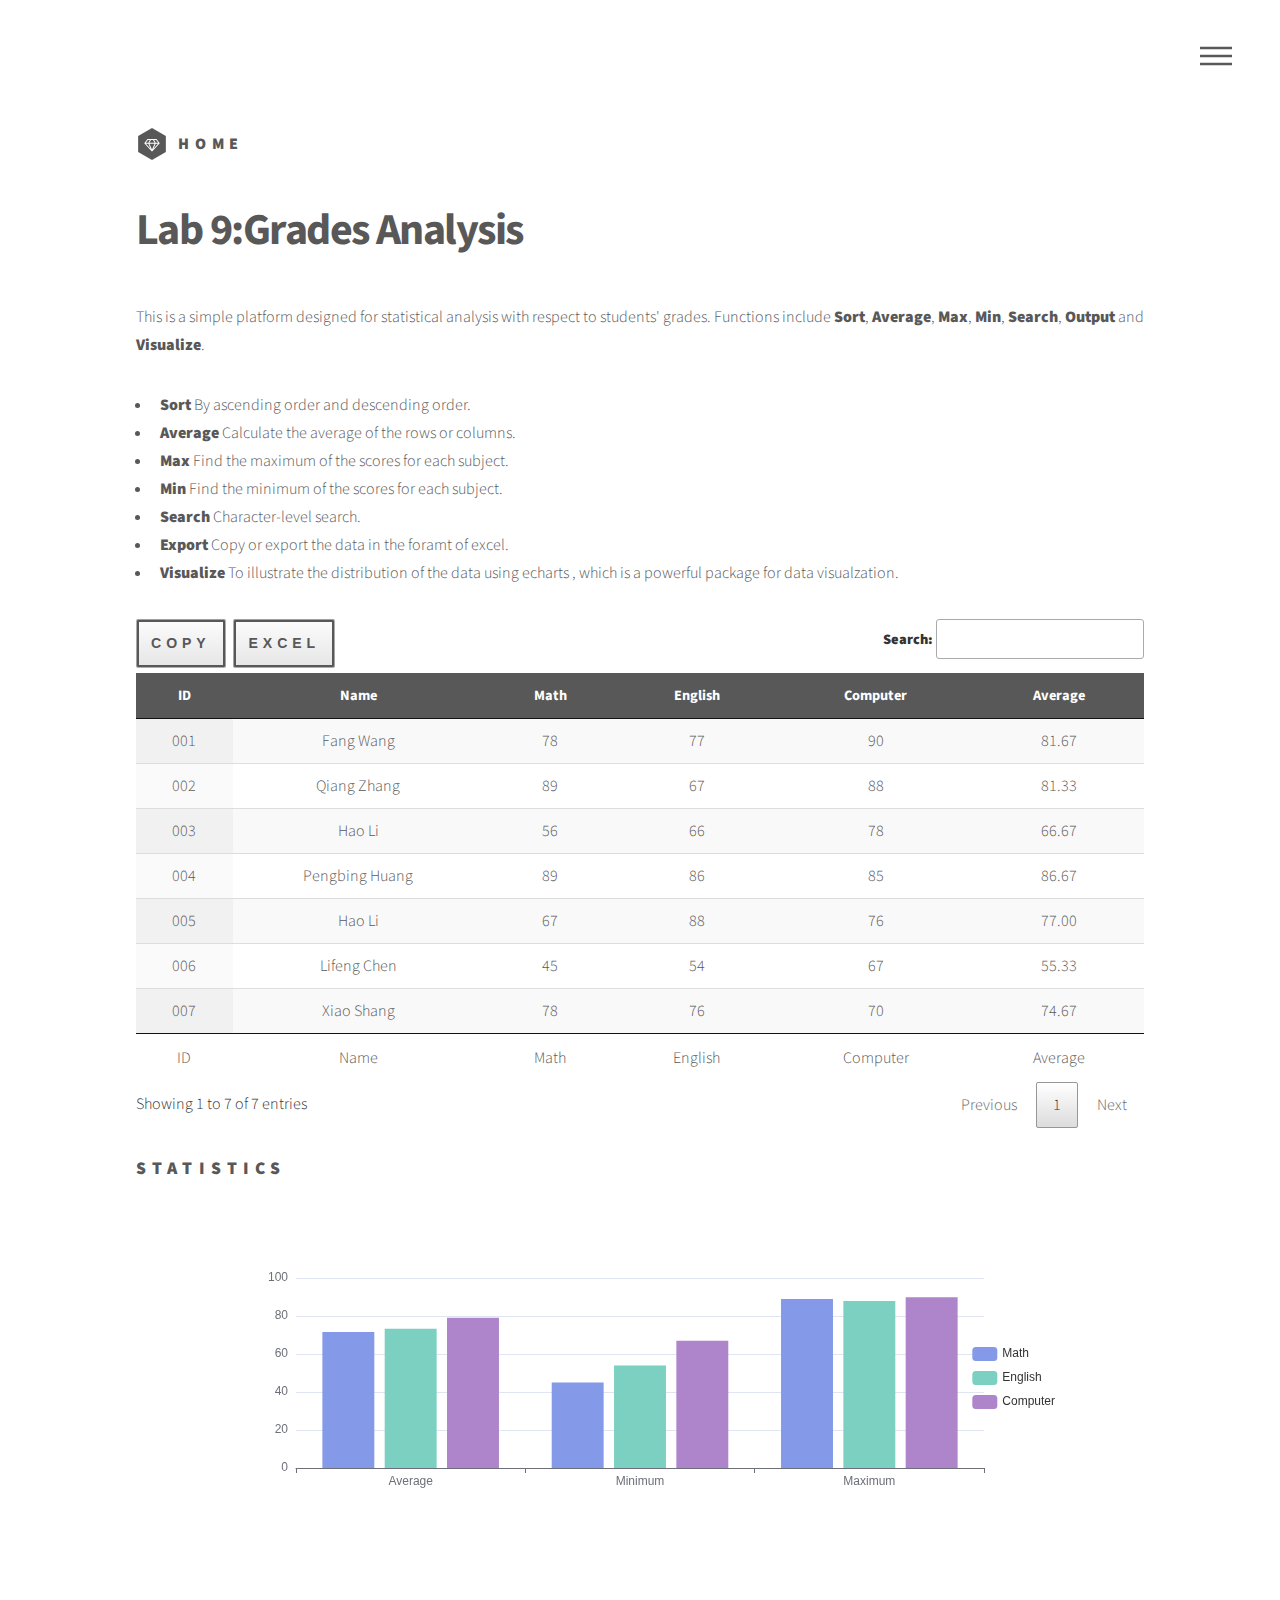
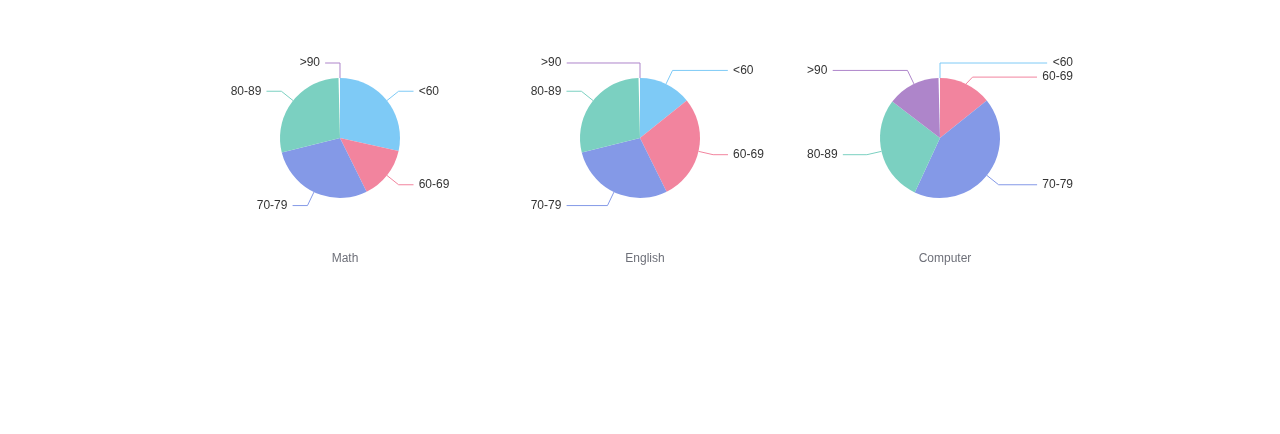
==== commit 510ee38c: "Update generic.html" ====
--- a/generic.html
+++ b/generic.html
@@ -52,13 +52,13 @@
 							<p>This is a simple platform designed for statistical analysis with respect to students' grades. Functions include 
 								<b>Sort</b>, <b>Average</b>, <b>Max</b>, <b>Min</b>, <b>Search</b>, <b>Output</b> and <b>Visualize</b>.</p>	
 								<ul>
-									<li><code>Sort</code>	By ascending order and descending order.</li>
-									<li><code>Average</code>	Calculate the average of the rows or columns.</li>
-									<li> <code>Max</code>	Find the maximum of the scores for each subject.</li>
-									<li> <code>Min</code>	Find the minimum of the scores for each subject.</li>
-									<li><code>Search</code>	Character-level search.</li>
-									<li>  <code>Export</code>	Copy or export the data in the foramt of excel.</li> 
-									<li><code>Visualize</code>	To illustrate the distribution of the data using echarts ,
+									<li><b>Sort</b>	By ascending order and descending order.</li>
+									<li><b>Average</b>	Calculate the average of the rows or columns.</li>
+									<li> <b>Max</b>	Find the maximum of the scores for each subject.</li>
+									<li> <b>Min</b>	Find the minimum of the scores for each subject.</li>
+									<li><b>Search</b>	Character-level search.</li>
+									<li>  <b>Export</b>	Copy or export the data in the foramt of excel.</li> 
+									<li><b>Visualize</b>	To illustrate the distribution of the data using echarts ,
 										 which is a powerful package for data visualzation.</li>	
 								</ul>				
    							</table>
